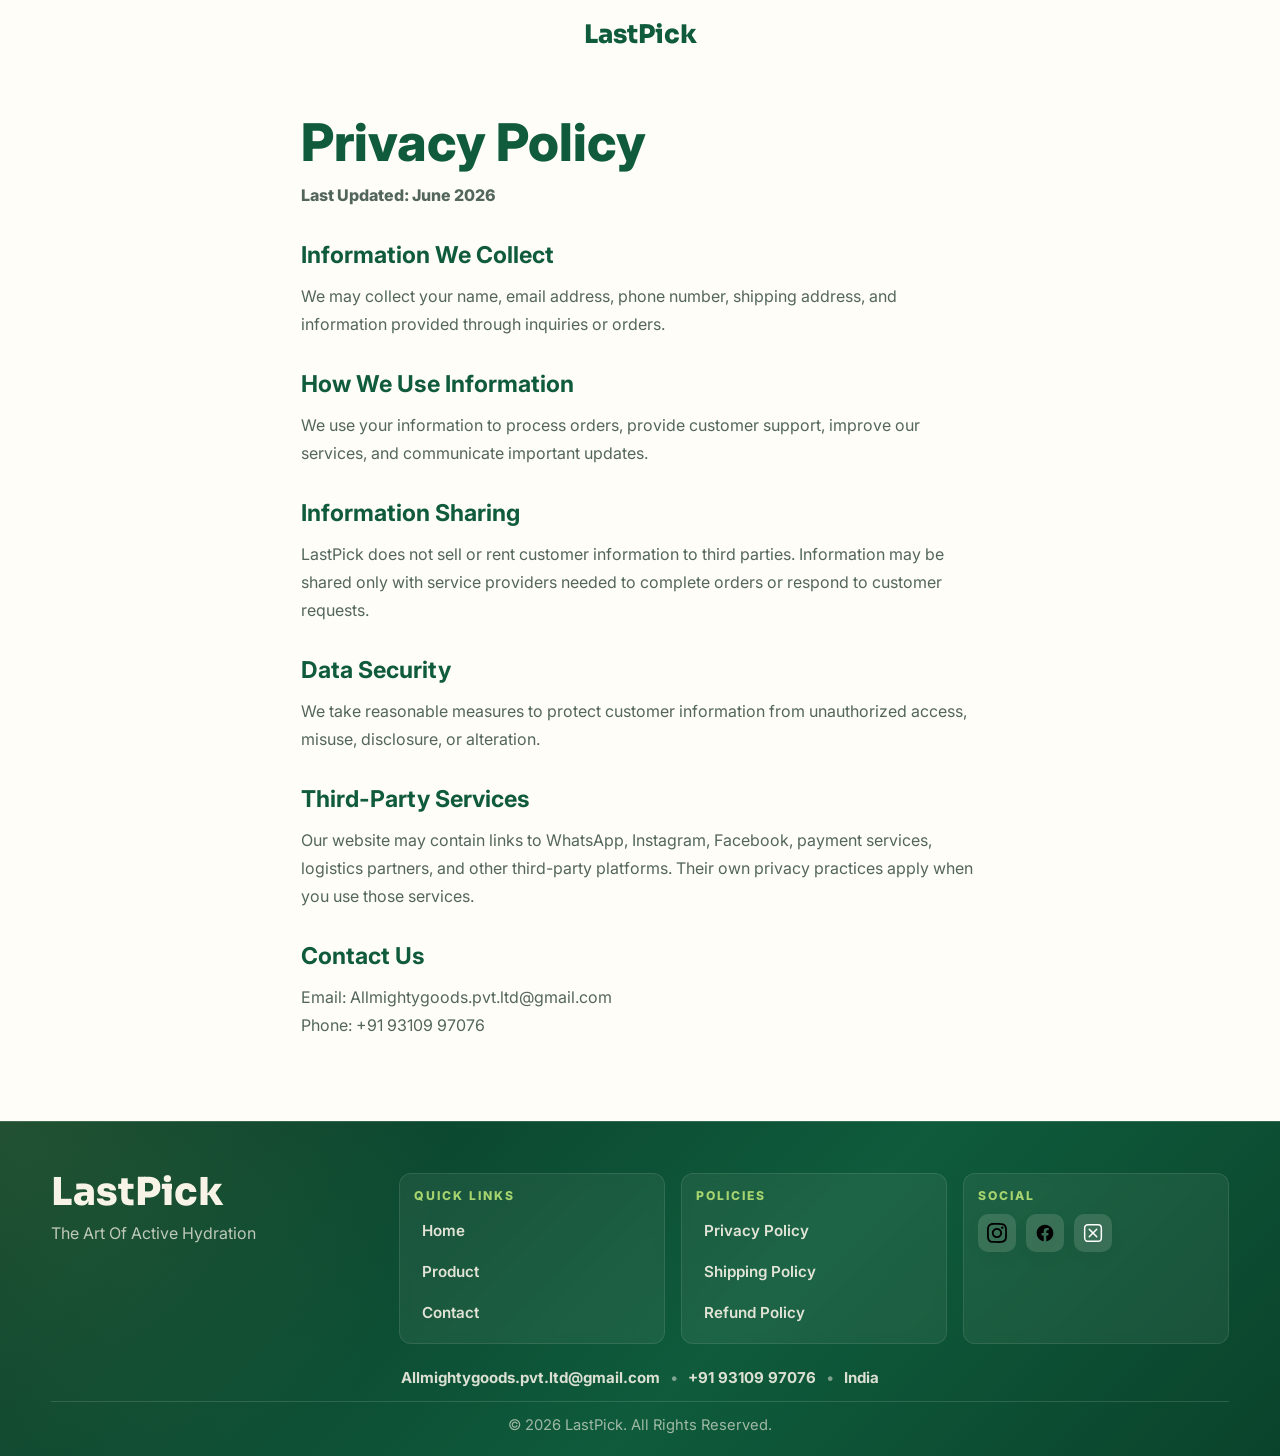
==== privacy-policy.html @ 91e5e244 "feat(seo): implement modern favicon setup" ====
<!DOCTYPE html>
<html lang="en">
<head>
  <meta charset="UTF-8" />
  <meta name="viewport" content="width=device-width, initial-scale=1.0" />
  <meta name="description" content="Read the LastPick Privacy Policy, including how customer information is collected, used, protected, and managed." />
  <meta name="theme-color" content="#0f5b3c" />
  <meta name="robots" content="index, follow" />
  <link rel="canonical" href="https://lastpick.co.in/privacy-policy.html" />
  <title>Privacy Policy | LastPick</title>
  <link rel="preconnect" href="https://fonts.googleapis.com" />
  <link rel="preconnect" href="https://fonts.gstatic.com" crossorigin />
  <link href="https://fonts.googleapis.com/css2?family=Inter:wght@400;500;600;700;800&family=Sora:wght@700;800&display=swap" rel="stylesheet" />
  <link rel="stylesheet" href="styles.css" />
  <!-- Favicon and Manifest -->
  <link rel="apple-touch-icon" sizes="180x180" href="/apple-touch-icon.png" />
  <link rel="icon" type="image/png" sizes="32x32" href="/favicon-32x32.png" />
  <link rel="icon" type="image/png" sizes="16x16" href="/favicon-16x16.png" />
  <link rel="manifest" href="/manifest.json" />
  <link rel="icon" href="/favicon.ico" type="image/x-icon" />
</head>

<body class="policy-shell">
  <div class="page-shell">
    <header class="site-header">
      <a class="brand" href="index.html">LastPick</a>
    </header>

    <main class="policy-page">
      <h1>Privacy Policy</h1>
      <p class="policy-updated">Last Updated: June 2026</p>

      <h2>Information We Collect</h2>
      <p>We may collect your name, email address, phone number, shipping address, and information provided through inquiries or orders.</p>

      <h2>How We Use Information</h2>
      <p>We use your information to process orders, provide customer support, improve our services, and communicate important updates.</p>

      <h2>Information Sharing</h2>
      <p>LastPick does not sell or rent customer information to third parties. Information may be shared only with service providers needed to complete orders or respond to customer requests.</p>

      <h2>Data Security</h2>
      <p>We take reasonable measures to protect customer information from unauthorized access, misuse, disclosure, or alteration.</p>

      <h2>Third-Party Services</h2>
      <p>Our website may contain links to WhatsApp, Instagram, Facebook, payment services, logistics partners, and other third-party platforms. Their own privacy practices apply when you use those services.</p>

      <h2>Contact Us</h2>
      <p>Email: Allmightygoods.pvt.ltd@gmail.com<br />Phone: +91 93109 97076</p>
    </main>

    <footer class="site-footer">
      <div class="footer-grid" data-animate>
        <div class="footer-brand">
          <p class="footer-title">LastPick</p>
          <p class="footer-copy">The Art Of Active Hydration</p>
        </div>
        <div class="footer-links">
          <p class="footer-heading">Quick Links</p>
          <a href="index.html">Home</a>
          <a href="index.html#product">Product</a>
          <a href="index.html#contact">Contact</a>
        </div>
        <div class="footer-links">
          <p class="footer-heading">Policies</p>
          <a href="privacy-policy.html">Privacy Policy</a>
          <a href="shipping-policy.html">Shipping Policy</a>
          <a href="refund-policy.html">Refund Policy</a>
        </div>
        <div class="footer-links social-links">
          <p class="footer-heading">Social</p>
          <div class="social-icons-only" role="navigation" aria-label="Social links">
            <a href="https://www.instagram.com/lastpick.in?igsh=MXZ4N2l5b3Zjem83eQ==&utm_source=ig_contact_invite" class="social-link" aria-label="Instagram" target="_blank" rel="noopener noreferrer">
              <img class="social-icon" src="assets/icons/instagram.svg" alt="" width="24" height="24" loading="lazy" decoding="async" />
            </a>
            <a href="https://www.facebook.com/share/1cNrRqhE5L/?mibextid=wwXIfr" class="social-link" aria-label="Facebook" target="_blank" rel="noopener noreferrer">
              <img class="social-icon" src="assets/icons/facebook.svg" alt="" width="24" height="24" loading="lazy" decoding="async" />
            </a>
            <a href="https://x.com/lastpickindia?s=21" class="social-link" aria-label="X" target="_blank" rel="noopener noreferrer">
              <img class="social-icon" src="assets/icons/x.svg" alt="" width="24" height="24" loading="lazy" decoding="async" />
            </a>
          </div>
        </div>
      </div>
      <div class="footer-contact" aria-label="Contact information">
        <div class="contact-inner">
          <a class="contact-item" href="mailto:Allmightygoods.pvt.ltd@gmail.com">Allmightygoods.pvt.ltd@gmail.com</a>
          <span class="contact-sep">&bull;</span>
          <a class="contact-item" href="tel:+919310997076">+91 93109 97076</a>
          <span class="contact-sep">&bull;</span>
          <span class="contact-item">India</span>
        </div>
      </div>
      <div class="footer-bottom" data-animate>
        <p>&copy; 2026 LastPick. All Rights Reserved.</p>
      </div>
    </footer>
  </div>
  <script src="script.js"></script>
</body>
</html>
---- styles.css ----
:root {
  color-scheme: light;
  --dark-green: #0f5b3c;
  --deep-green: #083826;
  --leaf-green: #a7d46f;
  --cream: #fffdf7;
  --warm-cream: #f8f3e7;
  --gold: #d6b25e;
  --text: #152f24;
  --muted: #53665c;
  --line: rgba(15, 91, 60, 0.12);
  --gutter: clamp(18px, 4vw, 60px);
  --section-y: clamp(54px, 7vw, 88px);
  --container: 1180px;
  --radius-lg: 24px;
  --radius-md: 18px;
  --radius-sm: 12px;
  --shadow-soft: 0 24px 60px rgba(15, 91, 60, 0.14);
  --shadow-card: 0 14px 32px rgba(15, 91, 60, 0.10);
  --font-sans: 'Inter', system-ui, -apple-system, BlinkMacSystemFont, 'Segoe UI', sans-serif;
  --font-display: 'Sora', var(--font-sans);
}

* {
  box-sizing: border-box;
}

html {
  scroll-behavior: smooth;
}

body {
  margin: 0;
  min-height: 100vh;
  overflow-x: hidden;
  background: var(--cream);
  color: var(--text);
  font-family: var(--font-sans);
  text-rendering: optimizeLegibility;
  -webkit-font-smoothing: antialiased;
}

img,
svg {
  display: block;
}

img {
  max-width: 100%;
}

a {
  color: inherit;
  text-decoration: none;
}

button,
input,
textarea,
select {
  font: inherit;
}

.page-shell {
  overflow-x: clip;
}

.skip-link {
  position: absolute;
  top: 16px;
  left: 16px;
  z-index: 100;
  transform: translateY(-140%);
  border-radius: 999px;
  background: var(--warm-cream);
  color: var(--dark-green);
  padding: 10px 14px;
  font-weight: 800;
  box-shadow: var(--shadow-card);
  transition: transform 0.2s ease;
}

.skip-link:focus {
  transform: translateY(0);
  outline: 3px solid rgba(167, 212, 111, 0.55);
  outline-offset: 4px;
}

.site-header {
  position: fixed;
  inset: 0 0 auto;
  z-index: 40;
  display: flex;
  align-items: center;
  justify-content: space-between;
  gap: 20px;
  padding: 18px clamp(18px, 5vw, 72px);
  color: var(--warm-cream);
  background: linear-gradient(180deg, rgba(6, 42, 28, 0.30), transparent);
  pointer-events: none;
}

.site-header > * {
  pointer-events: auto;
}

.brand {
  color: var(--warm-cream);
  font-family: var(--font-display);
  font-size: clamp(1.35rem, 2vw, 1.65rem);
  font-weight: 800;
  line-height: 1;
  text-shadow: 0 8px 24px rgba(0, 0, 0, 0.20);
}

.nav-links {
  display: flex;
  align-items: center;
  gap: clamp(12px, 2.2vw, 28px);
  border: 1px solid rgba(255, 255, 255, 0.14);
  border-radius: 999px;
  background: rgba(8, 56, 38, 0.34);
  padding: 8px 12px;
  color: rgba(248, 243, 231, 0.92);
  -webkit-backdrop-filter: blur(12px);
  backdrop-filter: blur(12px);
  box-shadow: 0 18px 38px rgba(0, 0, 0, 0.14);
}

.nav-links a {
  border-radius: 999px;
  padding: 8px 10px;
  font-size: 0.92rem;
  font-weight: 800;
  transition: background-color 0.2s ease, color 0.2s ease, transform 0.2s ease;
}

.nav-links a:hover {
  background: rgba(255, 255, 255, 0.12);
  color: #fff;
  transform: translateY(-1px);
}

.menu-toggle {
  display: none;
  width: 44px;
  height: 44px;
  align-items: center;
  justify-content: center;
  border: 1px solid rgba(255, 255, 255, 0.18);
  border-radius: 999px;
  background: rgba(8, 56, 38, 0.58);
  color: var(--warm-cream);
  cursor: pointer;
  -webkit-backdrop-filter: blur(10px);
  backdrop-filter: blur(10px);
  box-shadow: 0 12px 30px rgba(0, 0, 0, 0.18);
}

.hero {
  position: relative;
  display: grid;
  min-height: clamp(620px, 86vh, 820px);
  overflow: hidden;
  isolation: isolate;
}

.hero-bg,
.hero-overlay,
.hero-decoration {
  position: absolute;
}

.hero-bg {
  inset: 0;
  z-index: -2;
  background-image: url('assets/images/hero/hero-bg.webp');
  background-position: 80% center;
  background-size: cover;
  transform: scale(1.01);
}

.hero-overlay {
  inset: 0;
  z-index: -1;
  background:
    linear-gradient(90deg, rgba(5, 36, 24, 0.38) 0%, rgba(5, 36, 24, 0.16) 44%, rgba(5, 36, 24, 0.02) 78%),
    linear-gradient(180deg, rgba(0, 0, 0, 0.10) 0%, rgba(0, 0, 0, 0.04) 55%, rgba(15, 91, 60, 0.16) 100%);
}

.hero-decoration {
  display: none;
  pointer-events: none;
}

.hero-content {
  align-self: center;
  width: min(220px, calc(100% - (var(--gutter) * 2)));
  margin-left: clamp(24px, 7vw, 122px);
  padding-top: 58px;
  color: var(--warm-cream);
  opacity: 0;
  transform: translateY(16px);
  transition: opacity 0.7s ease, transform 0.7s ease;
}

.hero-content.visible {
  opacity: 1;
  transform: translateY(0);
}

.eyebrow,
.section-label,
.pack-heading,
.footer-heading {
  text-transform: uppercase;
}

.eyebrow {
  margin: 0 0 14px;
  color: #f2ffd9;
  font-size: 0.78rem;
  font-weight: 800;
  letter-spacing: 0.18em;
  text-shadow: 0 3px 18px rgba(0, 0, 0, 0.34);
}

.hero h1 {
  max-width: 9ch;
  margin: 0 0 28px;
  font-size: clamp(3.45rem, 7vw, 6.2rem);
  font-weight: 800;
  letter-spacing: 0;
  line-height: 0.98;
  text-shadow: 0 8px 34px rgba(0, 0, 0, 0.36);
}

.button {
  display: inline-flex;
  min-height: 46px;
  align-items: center;
  justify-content: center;
  border-radius: 999px;
  padding: 14px 28px;
  font-weight: 800;
  letter-spacing: 0.02em;
  transition: transform 0.2s ease, box-shadow 0.2s ease, background-color 0.2s ease, color 0.2s ease;
}

.button:hover {
  transform: translateY(-2px);
}

.button-primary {
  border: 1px solid rgba(255, 255, 255, 0.44);
  background: var(--warm-cream);
  color: var(--dark-green);
  box-shadow: 0 20px 42px rgba(0, 0, 0, 0.18);
}

.button-primary:hover {
  background: #fff;
  box-shadow: 0 24px 48px rgba(0, 0, 0, 0.20);
}

.button-secondary {
  border: 1px solid rgba(15, 91, 60, 0.18);
  background: var(--dark-green);
  color: var(--warm-cream);
  box-shadow: 0 18px 34px rgba(15, 91, 60, 0.18);
}

.button-secondary:hover {
  background: #144f32;
  box-shadow: 0 22px 42px rgba(15, 91, 60, 0.22);
}

.product-highlight,
.why-section,
.lifestyle-gallery {
  padding: var(--section-y) var(--gutter);
}

.product-grid,
.section-inner,
.gallery-inner,
.footer-grid {
  width: min(100%, var(--container));
  margin-inline: auto;
}

.product-grid {
  display: grid;
  grid-template-columns: minmax(0, 1.02fr) minmax(320px, 0.98fr);
  gap: clamp(28px, 5vw, 58px);
  align-items: center;
}

.image-frame {
  display: grid;
  min-height: clamp(360px, 45vw, 560px);
  place-items: center;
  overflow: hidden;
  border: 1px solid var(--line);
  border-radius: var(--radius-lg);
  background: linear-gradient(135deg, #fffdf7 0%, #f4ecd9 100%);
  box-shadow: var(--shadow-soft);
}

.image-frame img {
  width: 100%;
  height: 100%;
  aspect-ratio: 1 / 1;
  object-fit: contain;
  padding: clamp(12px, 2vw, 22px);
  transition: opacity 0.24s ease, transform 0.24s ease;

  filter: drop-shadow(0 20px 25px rgba(0,0,0,0.18));
}

.image-frame img[src$="bottle-200ml.webp"] {
  transform: scale(1.15);
}

.product-copy {
  display: flex;
  flex-direction: column;
  gap: 22px;
}

.section-label {
  color: var(--dark-green);
  font-size: 0.76rem;
  font-weight: 800;
  letter-spacing: 0.24em;
}

.product-heading,
.why-section h2,
.gallery-heading h2,
.policy-page h1 {
  margin: 0;
  font-weight: 800;
  letter-spacing: 0;
  line-height: 1.02;
}

.product-heading {
  max-width: 11ch;
  color: var(--text);
  font-size: clamp(2.35rem, 4vw, 3.45rem);
}

.product-buy {
  display: flex;
  flex-wrap: wrap;
  align-items: center;
  gap: 18px;
}

.price {
  color: var(--dark-green);
  font-size: clamp(1.75rem, 3vw, 2.18rem);
  font-weight: 800;
  line-height: 1;
}

.pack-selector {
  display: grid;
  gap: 12px;
}

.pack-heading {
  margin: 0;
  color: var(--dark-green);
  font-size: 0.82rem;
  font-weight: 800;
  letter-spacing: 0.16em;
}

.pack-cards {
  display: grid;
  grid-template-columns: repeat(3, minmax(0, 1fr));
  gap: 12px;
}

.pack-card {
  display: grid;
  min-height: 124px;
  place-items: center;
  gap: 8px;
  border: 1px solid var(--line);
  border-radius: var(--radius-sm);
  background: #fff;
  padding: 12px 8px;
  color: var(--dark-green);
  cursor: pointer;
  box-shadow: 0 10px 24px rgba(15, 91, 60, 0.07);
  transition: transform 0.22s ease, border-color 0.22s ease, box-shadow 0.22s ease, background-color 0.22s ease;
}

.pack-card img {
  width: 68px;
  height: 68px;
  object-fit: contain;
}

.pack-label {
  font-size: 0.78rem;
  font-weight: 800;
  line-height: 1.2;
  text-align: center;
}

.pack-card:hover,
.pack-card.active {
  transform: translateY(-3px);
  border-color: rgba(15, 91, 60, 0.34);
  background: #fbfff2;
  box-shadow: 0 18px 36px rgba(15, 91, 60, 0.13);
}

.pack-card.active {
  outline: 2px solid rgba(167, 212, 111, 0.72);
  outline-offset: 2px;
}

.product-icons,
.feature-cards {
  display: grid;
  grid-template-columns: repeat(2, minmax(0, 1fr));
  gap: 14px;
}

.feature-item,
.feature-card {
  border-radius: var(--radius-md);
}

.feature-item {
  display: flex;
  min-height: 64px;
  align-items: center;
  gap: 12px;
  background: rgba(15, 91, 60, 0.08);
  color: var(--dark-green);
  padding: 14px 16px;
  font-weight: 800;
}

.feature-icon {
  display: inline-flex;
  width: 34px;
  height: 34px;
  flex: 0 0 34px;
  align-items: center;
  justify-content: center;
  border-radius: 999px;
  background: var(--leaf-green);
  color: var(--dark-green);
  font-size: 0.95rem;
}

.why-section {
  background: linear-gradient(135deg, var(--deep-green), var(--dark-green));
  color: var(--warm-cream);
}

.section-label-alt {
  color: var(--leaf-green);
}

.why-section h2 {
  margin-top: 14px;
  margin-bottom: 28px;
  font-size: clamp(2.2rem, 4vw, 3.8rem);
}

.feature-card {
  display: flex;
  min-height: 104px;
  flex-direction: column;
  justify-content: center;
  gap: 14px;
  border: 1px solid rgba(248, 243, 231, 0.16);
  background: rgba(255, 253, 247, 0.08);
  padding: 18px;
  transition: transform 0.25s ease, border-color 0.25s ease, background-color 0.25s ease;
}

.feature-card:hover {
  transform: translateY(-5px);
  border-color: rgba(167, 212, 111, 0.42);
  background: rgba(255, 253, 247, 0.11);
}

.icon-mark {
  display: grid;
  width: 46px;
  height: 46px;
  place-items: center;
  border-radius: 999px;
  background: rgba(167, 212, 111, 0.22);
  color: var(--leaf-green);
}

.icon-mark svg {
  width: 24px;
  height: 24px;
}

.feature-card h3 {
  margin: 0;
  font-size: clamp(1.16rem, 2vw, 1.45rem);
  line-height: 1.16;
}

.lifestyle-gallery {
  background: var(--cream);
}

.gallery-heading {
  display: flex;
  align-items: end;
  justify-content: space-between;
  gap: 22px;
  margin-bottom: 22px;
}

.gallery-heading h2 {
  max-width: 680px;
  color: var(--dark-green);
  font-size: clamp(2rem, 3.6vw, 3.25rem);
  text-align: right;
}

.gallery-grid {
  display: grid;
  grid-template-columns: 1.2fr 0.9fr 0.9fr;
  gap: 14px;
}

.gallery-card {
  position: relative;
  min-height: 330px;
  overflow: hidden;
  border-radius: var(--radius-lg);
  background: rgba(15, 91, 60, 0.08);
  box-shadow: var(--shadow-card);
}

.gallery-card img {
  width: 100%;
  height: 100%;
  object-fit: cover;
  transition: transform 0.55s ease;
}

.gallery-card:nth-child(3) img {
  object-position: center right;
}

.gallery-card::after {
  position: absolute;
  inset: 0;
  content: "";
  background: linear-gradient(180deg, transparent 42%, rgba(8, 56, 38, 0.74) 100%);
  pointer-events: none;
}

.gallery-card:hover img {
  transform: scale(1.035);
}

.gallery-caption {
  position: absolute;
  right: 18px;
  bottom: 18px;
  left: 18px;
  z-index: 1;
  display: flex;
  align-items: center;
  justify-content: space-between;
  gap: 16px;
  color: var(--warm-cream);
}

.gallery-caption span {
  color: var(--leaf-green);
  font-size: 0.78rem;
  font-weight: 800;
  letter-spacing: 0.18em;
}

.gallery-caption p {
  margin: 0;
  font-size: clamp(1rem, 1.7vw, 1.24rem);
  font-weight: 800;
  line-height: 1.2;
  text-align: right;
}

.site-footer {
  position: relative;
  overflow: hidden;
  background:
    radial-gradient(circle at top left, rgba(167, 212, 111, 0.16), transparent 34%),
    linear-gradient(135deg, var(--deep-green) 0%, var(--dark-green) 58%, #0a432b 100%);
  color: var(--warm-cream);
  padding: clamp(34px, 5vw, 52px) var(--gutter) 22px;
}

.site-footer::before {
  position: absolute;
  inset: 0;
  content: "";
  border-top: 1px solid rgba(248, 243, 231, 0.16);
  pointer-events: none;
}

.footer-grid {
  position: relative;
  z-index: 1;
  display: grid;
  grid-template-columns: minmax(220px, 1.25fr) repeat(3, minmax(140px, 1fr));
  gap: 16px;
}

.footer-title {
  margin: 0;
  font-family: var(--font-display);
  font-size: clamp(2rem, 3vw, 2.8rem);
  font-weight: 800;
  line-height: 1;
}

.footer-copy {
  max-width: 300px;
  margin: 10px 0 0;
  color: rgba(248, 243, 231, 0.74);
  line-height: 1.6;
}

.footer-links {
  display: grid;
  align-content: start;
  gap: 8px;
  border: 1px solid rgba(248, 243, 231, 0.10);
  border-radius: var(--radius-sm);
  background: rgba(248, 243, 231, 0.06);
  padding: 14px;
  -webkit-backdrop-filter: blur(6px);
  backdrop-filter: blur(6px);
}

.footer-heading {
  margin: 0 0 3px;
  color: var(--leaf-green);
  font-size: 0.76rem;
  font-weight: 800;
  letter-spacing: 0.16em;
}

.footer-links a {
  display: inline-flex;
  align-items: center;
  gap: 10px;
  border-radius: 8px;
  color: rgba(248, 243, 231, 0.90);
  padding: 7px 8px;
  font-size: 0.95rem;
  font-weight: 600;
  transition: color 0.18s ease, transform 0.18s ease, background-color 0.18s ease;
}

.footer-links a:hover {
  background: rgba(255, 255, 255, 0.08);
  color: #fff;
  transform: translateX(2px);
}

.social-icons-only {
  display: flex;
  align-items: center;
  gap: 10px;
}

.social-icons-only .social-link {
  display: grid;
  width: 38px;
  height: 38px;
  place-items: center;
  border-radius: 10px;
  background: rgba(248, 243, 231, 0.14);
  padding: 0;
}

.social-icons-only .social-link:hover {
  transform: translateY(-2px);
}

.social-icon {
  width: 20px;
  height: 20px;
  object-fit: contain;
  filter: brightness(1.16) drop-shadow(0 6px 12px rgba(0, 0, 0, 0.22));
}

.footer-contact {
  position: relative;
  z-index: 1;
  display: flex;
  justify-content: center;
  margin: 24px 0 14px;
  color: rgba(248, 243, 231, 0.88);
  font-size: 0.94rem;
  text-align: center;
}

.contact-inner {
  display: flex;
  flex-wrap: wrap;
  align-items: center;
  justify-content: center;
  gap: 10px;
}

.contact-item {
  font-weight: 700;
  overflow-wrap: anywhere;
}

.contact-sep {
  color: rgba(248, 243, 231, 0.48);
}

.footer-bottom {
  position: relative;
  z-index: 1;
  border-top: 1px solid rgba(248, 243, 231, 0.14);
  padding-top: 14px;
  text-align: center;
  color: rgba(248, 243, 231, 0.62);
  font-size: 0.92rem;
}

.footer-bottom p {
  margin: 0;
}

[data-animate] {
  opacity: 0;
  transform: translateY(18px);
}

[data-animate].visible {
  opacity: 1;
  transform: translateY(0);
  transition: opacity 0.6s ease, transform 0.6s ease;
}

a:focus-visible,
button:focus-visible,
.button:focus-visible {
  outline: 3px solid rgba(167, 212, 111, 0.55);
  outline-offset: 4px;
}

.policy-shell .site-header {
  position: static;
  justify-content: center;
  padding: 22px var(--gutter);
  background: transparent;
  color: var(--dark-green);
}

.policy-shell .brand {
  color: var(--dark-green);
  text-shadow: none;
}

.policy-page {
  width: min(100%, 780px);
  margin: 0 auto;
  padding: clamp(20px, 5vw, 46px) var(--gutter) clamp(54px, 7vw, 82px);
}

.policy-page h1 {
  color: var(--dark-green);
  font-size: clamp(2.15rem, 5vw, 3.25rem);
}

.policy-page h2 {
  margin: 32px 0 10px;
  color: var(--dark-green);
  font-size: clamp(1.18rem, 2.2vw, 1.45rem);
  line-height: 1.25;
}

.policy-page p,
.policy-page li {
  color: var(--muted);
  font-size: 1rem;
  line-height: 1.75;
}

.policy-page p {
  margin: 12px 0 0;
}

.policy-page ul {
  margin: 12px 0 0;
  padding-left: 20px;
}

.policy-updated {
  color: var(--dark-green);
  font-weight: 800;
}

@media (max-width: 1024px) {
  .product-grid {
    grid-template-columns: 1fr;
  }

  .product-heading {
    max-width: 14ch;
  }

  .image-frame {
    min-height: clamp(320px, 58vw, 500px);
  }

  .gallery-grid {
    display: flex;
    gap: 16px;
    overflow-x: auto;
    padding: 0 0 14px;
    scroll-padding-inline: 0;
    scroll-snap-type: x mandatory;
    overscroll-behavior-inline: contain;
    -webkit-overflow-scrolling: touch;
    scrollbar-color: rgba(15, 91, 60, 0.28) transparent;
  }

  .gallery-card {
    min-width: 0;
    flex: 0 0 calc(100% - 72px);
    scroll-snap-align: start;
    scroll-snap-stop: always;
  }

  .gallery-card::after {
    background: linear-gradient(180deg, transparent 34%, rgba(8, 56, 38, 0.22) 58%, rgba(8, 56, 38, 0.92) 100%);
  }

  .gallery-caption {
    align-items: end;
  }

  .gallery-caption p {
    max-width: 72%;
    text-shadow: 0 2px 12px rgba(0, 0, 0, 0.34);
  }

  .footer-grid {
    grid-template-columns: repeat(2, minmax(0, 1fr));
  }

  .footer-brand {
    grid-column: 1 / -1;
  }
}

@media (min-width: 681px) and (max-width: 1024px) {
  .hero-overlay {
    background:
      linear-gradient(90deg, rgba(8, 56, 38, 0.42) 0%, rgba(8, 56, 38, 0.24) 46%, rgba(8, 56, 38, 0.03) 72%),
      linear-gradient(180deg, rgba(4, 30, 20, 0.08) 0%, rgba(4, 30, 20, 0.08) 100%);
  }

  .hero-content {
    width: min(410px, 44vw);
    margin-left: clamp(28px, 5vw, 54px);
    padding-top: 36px;
  }

  .hero h1 {
    max-width: 8.5ch;
    margin-bottom: 24px;
    font-size: clamp(2.7rem, 5.6vw, 4rem);
    line-height: 1.01;
  }

  .product-copy {
    gap: 20px;
  }

  .pack-card {
    height: 124px;
  }

  .feature-cards {
    grid-auto-rows: 1fr;
  }

  .gallery-card,
  .gallery-card-large {
    min-height: 390px;
  }

  .footer-grid {
    align-items: stretch;
    gap: 18px;
  }

  .footer-links {
    height: 100%;
  }
}

@media (max-width: 680px) {
  .site-header {
    justify-content: center;
    padding: 16px 18px;
  }

  .brand {
    position: relative;
    z-index: 42;
  }

  .menu-toggle {
    position: absolute;
    top: 12px;
    right: 16px;
    z-index: 44;
    display: inline-flex;
  }

  .nav-links {
    position: fixed;
    top: 66px;
    right: 16px;
    z-index: 43;
    display: flex;
    min-width: 172px;
    flex-direction: column;
    align-items: stretch;
    gap: 4px;
    border-radius: 16px;
    background: rgba(8, 56, 38, 0.94);
    padding: 10px;
    opacity: 0;
    visibility: hidden;
    transform: translateY(-8px);
    transition: opacity 0.18s ease, transform 0.18s ease, visibility 0.18s ease;
  }

  .nav-open .nav-links {
    opacity: 1;
    visibility: visible;
    transform: translateY(0);
  }

  .nav-links a {
    padding: 10px 12px;
  }

  .hero {
    min-height: 430px;
  }

  .hero-bg {
    background-position: 82% center;
  }

  .hero-overlay {
    background:
      linear-gradient(90deg, rgba(8, 56, 38, 0.56) 0%, rgba(8, 56, 38, 0.34) 48%, rgba(8, 56, 38, 0.05) 72%),
      linear-gradient(180deg, rgba(4, 30, 20, 0.08) 0%, rgba(4, 30, 20, 0.04) 58%, rgba(4, 30, 20, 0.20) 100%);
  }

  .hero-content {
    align-self: start;
    width: min(190px, calc(100% - 96px));
    margin: 0 auto 0 20px;
    padding-top: 88px;
    text-align: left;
  }

  .eyebrow {
    margin-bottom: 11px;
    font-size: 0.7rem;
    line-height: 1.35;
  }

  .hero h1 {
    max-width: 8ch;
    margin: 0 0 20px;
    font-size: clamp(1.78rem, 8vw, 2.35rem);
    line-height: 1.02;
  }

  .site-header .brand {
    color: var(--warm-cream);
    text-shadow: 0 3px 16px rgba(4, 30, 20, 0.52);
  }

  .menu-toggle {
    box-shadow: 0 10px 26px rgba(4, 30, 20, 0.32);
  }

  .button {
    padding: 12px 22px;
  }

  .product-highlight,
  .why-section,
  .lifestyle-gallery {
    padding-top: 28px;
    padding-bottom: 28px;
  }

  .product-grid {
    gap: 22px;
  }

  .image-frame {
    min-height: 240px;
    border-radius: 20px;
  }

  .image-frame img {
    max-height: 240px;
  }

  .product-copy {
    gap: 16px;
  }

  .product-heading {
    max-width: 12ch;
    font-size: clamp(2rem, 8vw, 2.35rem);
  }

  .product-buy {
    display: grid;
    grid-template-columns: auto minmax(0, 1fr);
    width: 100%;
    align-items: stretch;
    gap: 14px;
  }

  .product-buy .button {
    width: 100%;
  }

  .price {
    align-self: center;
  }

  .pack-cards {
    gap: 8px;
  }

  .pack-card {
    height: 112px;
    min-height: 0;
    padding: 10px 6px;
  }

  .pack-card img {
    width: 56px;
    height: 56px;
  }

  .product-icons,
  .feature-cards {
    gap: 10px;
    grid-auto-rows: 1fr;
  }

  .feature-item,
  .feature-card {
    min-height: 60px;
    border-radius: 14px;
    padding: 10px;
    font-size: 0.88rem;
  }

  .feature-card {
    display: grid;
    grid-template-columns: 36px minmax(0, 1fr);
    align-items: center;
    column-gap: 10px;
    padding: 11px;
  }

  .feature-card h3 {
    font-size: 0.94rem;
    line-height: 1.16;
    overflow-wrap: normal;
  }

  .feature-icon,
  .icon-mark {
    width: 36px;
    height: 36px;
    flex: 0 0 36px;
  }

  .gallery-heading {
    align-items: start;
    flex-direction: column;
    gap: 10px;
  }

  .gallery-heading h2 {
    text-align: left;
  }

  .gallery-grid {
    gap: 14px;
    padding-bottom: 8px;
    scrollbar-width: none;
  }

  .gallery-grid::-webkit-scrollbar {
    display: none;
  }

  .gallery-card,
  .gallery-card-large {
    min-height: 260px;
    flex-basis: calc(100% - 30px);
    width: auto;
  }

  .gallery-caption {
    right: 16px;
    bottom: 18px;
    left: 16px;
    gap: 12px;
  }

  .gallery-caption p {
    max-width: 78%;
    line-height: 1.28;
  }

  .footer-grid {
    grid-template-columns: 1fr 1fr;
    align-items: start;
    gap: 20px 16px;
  }

  .footer-brand,
  .social-links {
    grid-column: 1 / -1;
  }

  .footer-links {
    border: 0;
    background: transparent;
    padding: 0;
  }

  .footer-links a {
    min-height: 42px;
    padding: 9px 6px;
    line-height: 1.35;
  }

  .social-icons-only {
    justify-content: flex-start;
  }

  .footer-contact {
    margin-top: 18px;
    margin-bottom: 10px;
  }

  .contact-inner {
    flex-direction: column;
    gap: 6px;
  }

  .contact-sep {
    display: none;
  }

  .policy-shell .site-header {
    padding: 20px var(--gutter) 10px;
  }
}

@media (max-width: 430px) {
  .hero {
    min-height: 410px;
  }

  .hero-bg {
    background-position: 82% center;
  }

  .hero-content {
    width: min(176px, calc(100% - 92px));
    margin-left: 16px;
    padding-top: 105px;
  }

  .eyebrow {
    margin-bottom: 9px;
    font-size: 0.66rem;
  }

  .hero h1 {
    margin-bottom: 14px;
    font-size: clamp(1.65rem, 7.8vw, 2rem);
  }

  .pack-label {
    font-size: 0.72rem;
  }

  .feature-item,
  .feature-card {
    gap: 9px;
    padding: 10px;
  }
}

@media (prefers-reduced-motion: reduce) {
  *,
  *::before,
  *::after {
    scroll-behavior: auto !important;
    transition-duration: 0.01ms !important;
    animation-duration: 0.01ms !important;
    animation-iteration-count: 1 !important;
  }
}
.why-section{
  scroll-margin-top: 80px;
}
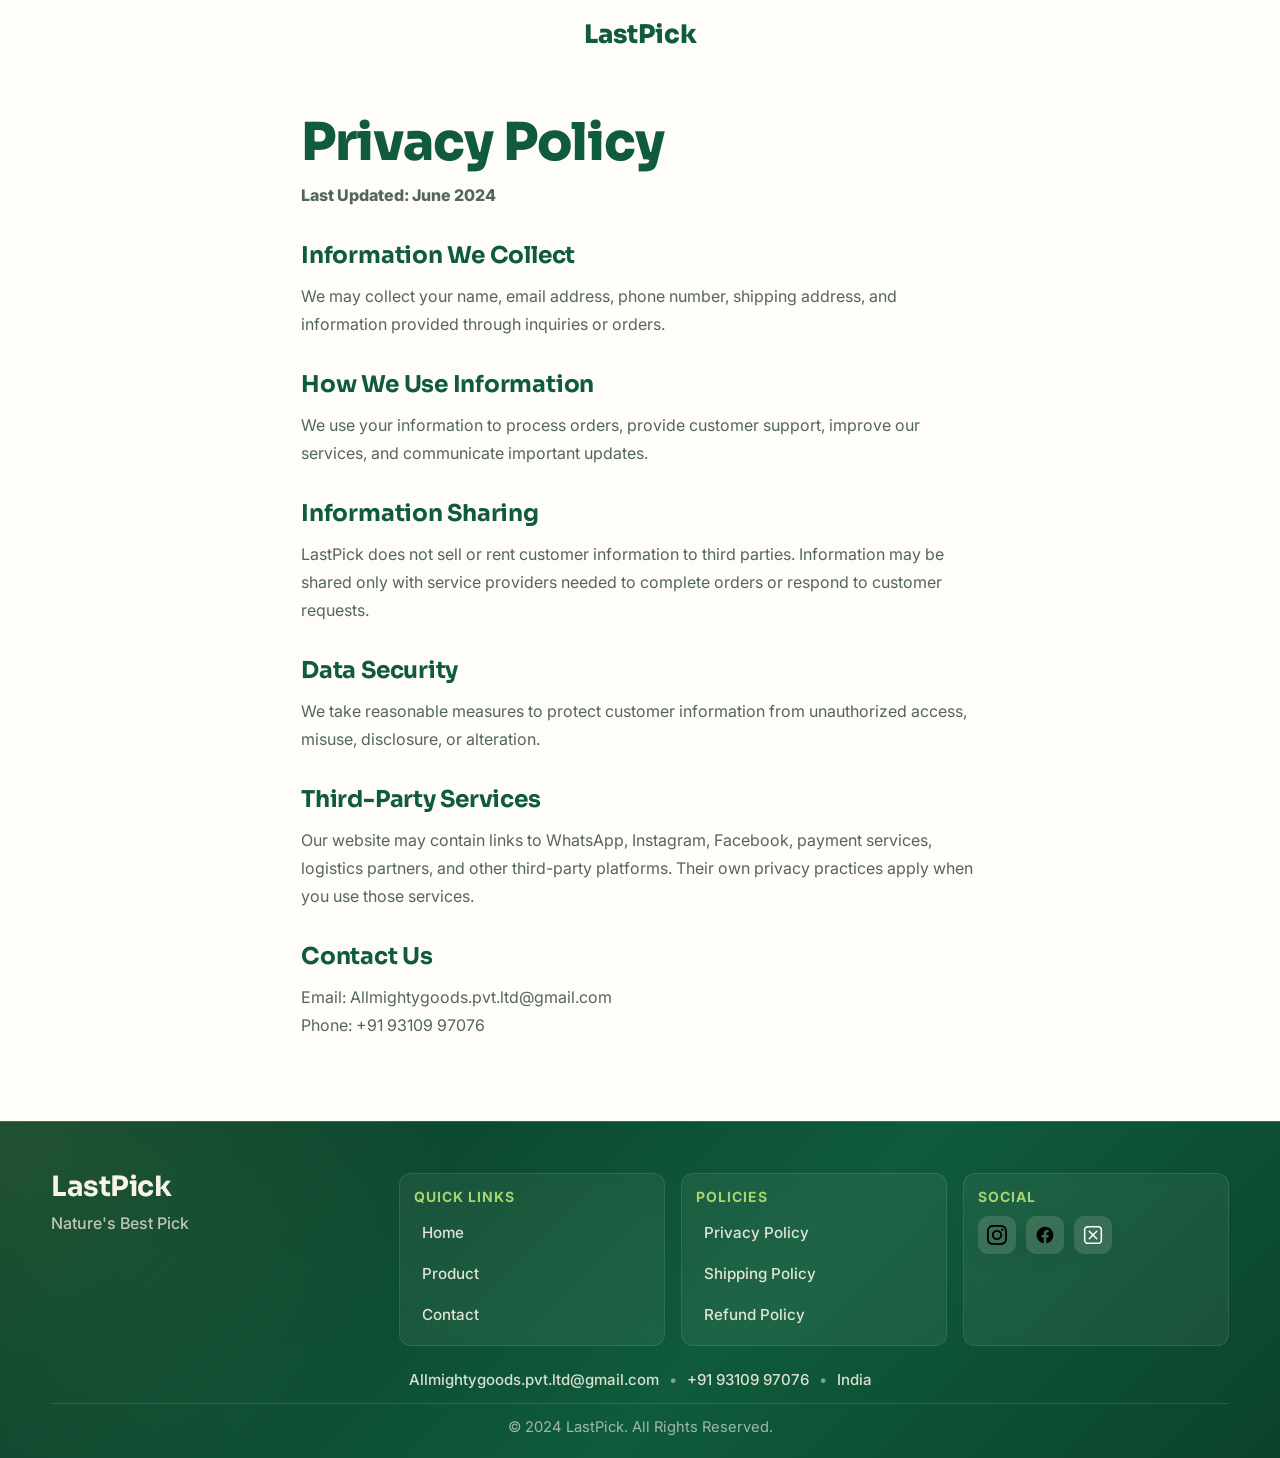
==== commit c020c241: "Final production polish, typography refinement and SEO optimization" ====
--- a/privacy-policy.html
+++ b/privacy-policy.html
@@ -5,30 +5,51 @@
   <meta name="viewport" content="width=device-width, initial-scale=1.0" />
   <meta name="description" content="Read the LastPick Privacy Policy, including how customer information is collected, used, protected, and managed." />
   <meta name="theme-color" content="#0f5b3c" />
-  <meta name="robots" content="index, follow" />
+  <meta name="robots" content="noindex, follow" />
   <link rel="canonical" href="https://lastpick.co.in/privacy-policy.html" />
   <title>Privacy Policy | LastPick</title>
   <link rel="preconnect" href="https://fonts.googleapis.com" />
   <link rel="preconnect" href="https://fonts.gstatic.com" crossorigin />
   <link href="https://fonts.googleapis.com/css2?family=Inter:wght@400;500;600;700;800&family=Sora:wght@700;800&display=swap" rel="stylesheet" />
   <link rel="stylesheet" href="styles.css" />
+  <link rel="stylesheet" href="typography.css" />
   <!-- Favicon and Manifest -->
   <link rel="apple-touch-icon" sizes="180x180" href="/apple-touch-icon.png" />
   <link rel="icon" type="image/png" sizes="32x32" href="/favicon-32x32.png" />
   <link rel="icon" type="image/png" sizes="16x16" href="/favicon-16x16.png" />
   <link rel="manifest" href="/manifest.json" />
   <link rel="icon" href="/favicon.ico" type="image/x-icon" />
+  <!-- Structured Data (JSON-LD) -->
+  <script type="application/ld+json">
+  {
+    "@context": "https://schema.org",
+    "@type": "BreadcrumbList",
+    "itemListElement": [
+      {
+        "@type": "ListItem",
+        "position": 1,
+        "name": "Home",
+        "item": "https://lastpick.co.in/"
+      },
+      {
+        "@type": "ListItem",
+        "position": 2,
+        "name": "Privacy Policy"
+      }
+    ]
+  }
+  </script>
 </head>
 
 <body class="policy-shell">
   <div class="page-shell">
     <header class="site-header">
-      <a class="brand" href="index.html">LastPick</a>
+      <a class="brand" href="/">LastPick</a>
     </header>
 
     <main class="policy-page">
       <h1>Privacy Policy</h1>
-      <p class="policy-updated">Last Updated: June 2026</p>
+      <p class="policy-updated">Last Updated: June 2024</p>
 
       <h2>Information We Collect</h2>
       <p>We may collect your name, email address, phone number, shipping address, and information provided through inquiries or orders.</p>
@@ -53,13 +74,13 @@
       <div class="footer-grid" data-animate>
         <div class="footer-brand">
           <p class="footer-title">LastPick</p>
-          <p class="footer-copy">The Art Of Active Hydration</p>
+          <p class="footer-copy">Nature's Best Pick</p>
         </div>
         <div class="footer-links">
           <p class="footer-heading">Quick Links</p>
-          <a href="index.html">Home</a>
-          <a href="index.html#product">Product</a>
-          <a href="index.html#contact">Contact</a>
+          <a href="/#home">Home</a>
+          <a href="/#product">Product</a>
+          <a href="/#contact">Contact</a>
         </div>
         <div class="footer-links">
           <p class="footer-heading">Policies</p>
@@ -92,10 +113,10 @@
         </div>
       </div>
       <div class="footer-bottom" data-animate>
-        <p>&copy; 2026 LastPick. All Rights Reserved.</p>
+        <p>&copy; 2024 LastPick. All Rights Reserved.</p>
       </div>
     </footer>
   </div>
-  <script src="script.js"></script>
+  <script src="script.js" defer></script>
 </body>
 </html>
--- a/typography.css
+++ b/typography.css
@@ -0,0 +1,143 @@
+/*
+  LastPick - Premium Typography Polish
+  This file contains typography enhancements.
+  Link this in your HTML <head> after the main styles.css.
+*/
+
+/* --- Font Variables --- */
+:root {
+  --font-primary: 'Sora', sans-serif;
+  --font-secondary: 'Inter', sans-serif;
+}
+
+/* --- Global & Body --- */
+body {
+  font-family: var(--font-secondary);
+}
+
+h1, h2, h3 {
+  font-family: var(--font-primary);
+}
+
+/* --- Header & Navigation --- */
+.nav-links a {
+  font-weight: 500;
+  letter-spacing: 0.5px;
+}
+
+/* --- Hero Section --- */
+.hero-content .eyebrow {
+  font-size: 12px;
+  font-weight: 700;
+  letter-spacing: 4px;
+  text-transform: uppercase;
+  color: rgba(255, 255, 255, 0.85);
+}
+
+.hero-content h1 {
+  font-family: var(--font-primary);
+  font-size: clamp(3.5rem, 8vw, 6rem);
+  font-weight: 800;
+  line-height: 1.1;
+  letter-spacing: -0.025em;
+  text-transform: none; /* Override if any global uppercase is set */
+}
+
+/* --- Section Labels & Headings --- */
+.section-label {
+  font-size: 11px;
+  font-weight: 700;
+  letter-spacing: 4.5px;
+  text-transform: uppercase;
+}
+
+.product-highlight h2,
+.why-section h2,
+.lifestyle-gallery h2 {
+  font-family: var(--font-primary);
+  font-weight: 800;
+  font-size: clamp(2.25rem, 5vw, 3rem);
+  line-height: 1.2;
+  letter-spacing: -0.01em;
+}
+
+/* --- Product Section --- */
+.product-heading {
+  font-family: var(--font-primary);
+  font-weight: 800;
+}
+
+.price {
+  font-family: var(--font-primary);
+  font-weight: 700;
+  letter-spacing: -0.5px;
+}
+
+.pack-heading {
+  font-family: var(--font-secondary);
+  font-weight: 600;
+  letter-spacing: 0.5px;
+}
+
+.pack-label {
+  font-weight: 500;
+}
+
+/* --- Buttons --- */
+.button {
+  font-weight: 600;
+  letter-spacing: 0.5px;
+  text-transform: none; /* Ensure buttons are not all-caps unless intended */
+}
+
+/* --- Feature Cards (Why LastPick?) --- */
+.feature-card h3 {
+  font-family: var(--font-secondary);
+  font-weight: 600;
+  font-size: 1.125rem; /* 18px */
+  letter-spacing: 0.2px;
+}
+
+/* --- Lifestyle Gallery --- */
+.gallery-caption p {
+  font-weight: 600;
+  font-size: 1.125rem; /* 18px */
+}
+
+/* --- Footer --- */
+.footer-title {
+  font-family: var(--font-primary);
+  font-weight: 700;
+  font-size: 1.75rem; /* 28px */
+  letter-spacing: -0.5px;
+}
+
+.footer-copy {
+  font-weight: 500;
+}
+
+.footer-heading {
+  font-family: var(--font-secondary);
+  font-weight: 700;
+  letter-spacing: 1px;
+  text-transform: uppercase;
+  font-size: 0.875rem; /* 14px */
+}
+
+.footer-links a,
+.footer-contact .contact-item {
+  font-weight: 500;
+}
+
+/* --- Policy Pages --- */
+.policy-page h1 {
+  font-family: var(--font-primary);
+  font-weight: 800;
+  letter-spacing: -0.02em;
+}
+
+.policy-page h2 {
+  font-family: var(--font-primary);
+  font-weight: 700;
+  letter-spacing: -0.01em;
+}
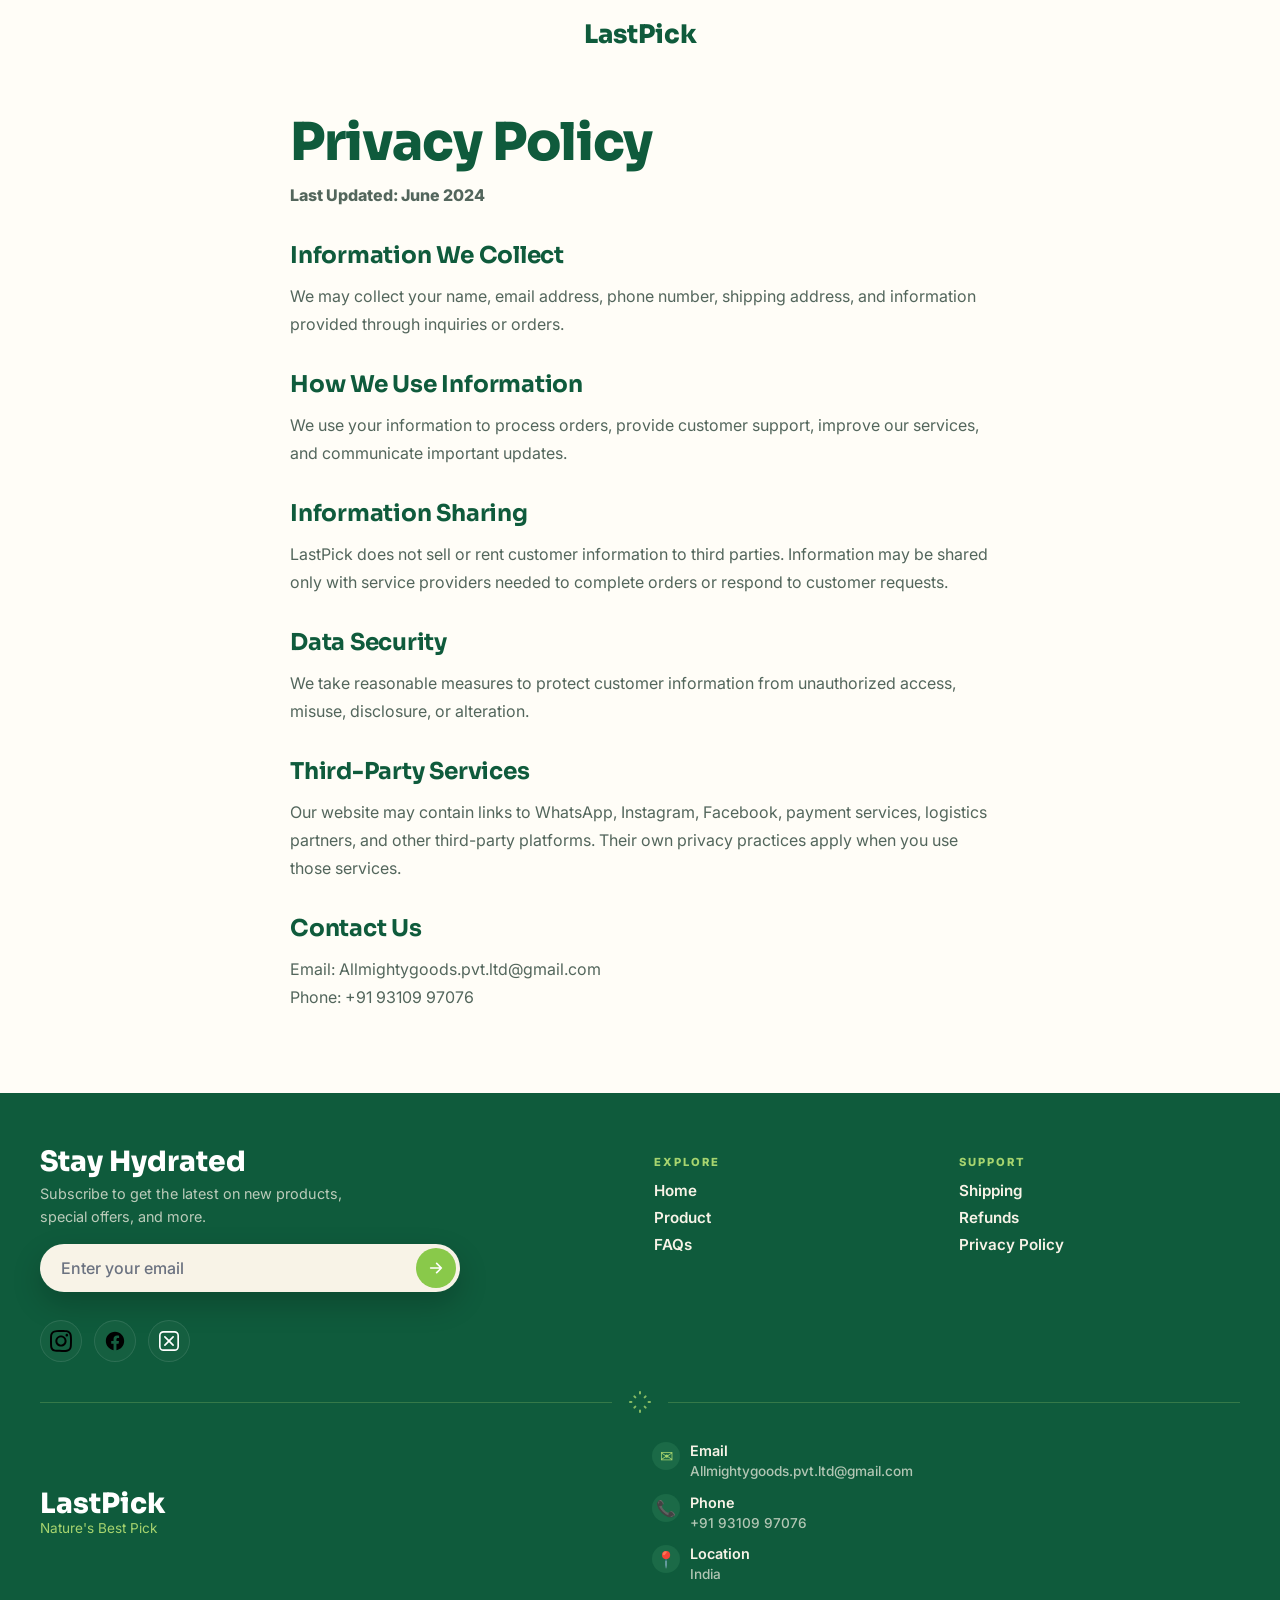
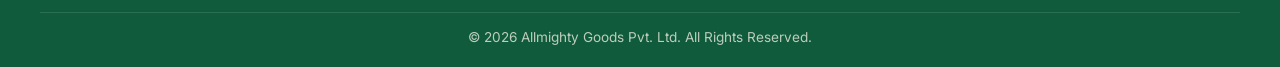
==== commit d1ba8ded: "Final UI polish, premium footer, product page, responsive improvements, image optimization" ====
--- a/privacy-policy.html
+++ b/privacy-policy.html
@@ -71,50 +71,7 @@
     </main>
 
     <footer class="site-footer">
-      <div class="footer-grid" data-animate>
-        <div class="footer-brand">
-          <p class="footer-title">LastPick</p>
-          <p class="footer-copy">Nature's Best Pick</p>
-        </div>
-        <div class="footer-links">
-          <p class="footer-heading">Quick Links</p>
-          <a href="/#home">Home</a>
-          <a href="/#product">Product</a>
-          <a href="/#contact">Contact</a>
-        </div>
-        <div class="footer-links">
-          <p class="footer-heading">Policies</p>
-          <a href="privacy-policy.html">Privacy Policy</a>
-          <a href="shipping-policy.html">Shipping Policy</a>
-          <a href="refund-policy.html">Refund Policy</a>
-        </div>
-        <div class="footer-links social-links">
-          <p class="footer-heading">Social</p>
-          <div class="social-icons-only" role="navigation" aria-label="Social links">
-            <a href="https://www.instagram.com/lastpick.in?igsh=MXZ4N2l5b3Zjem83eQ==&utm_source=ig_contact_invite" class="social-link" aria-label="Instagram" target="_blank" rel="noopener noreferrer">
-              <img class="social-icon" src="assets/icons/instagram.svg" alt="" width="24" height="24" loading="lazy" decoding="async" />
-            </a>
-            <a href="https://www.facebook.com/share/1cNrRqhE5L/?mibextid=wwXIfr" class="social-link" aria-label="Facebook" target="_blank" rel="noopener noreferrer">
-              <img class="social-icon" src="assets/icons/facebook.svg" alt="" width="24" height="24" loading="lazy" decoding="async" />
-            </a>
-            <a href="https://x.com/lastpickindia?s=21" class="social-link" aria-label="X" target="_blank" rel="noopener noreferrer">
-              <img class="social-icon" src="assets/icons/x.svg" alt="" width="24" height="24" loading="lazy" decoding="async" />
-            </a>
-          </div>
-        </div>
-      </div>
-      <div class="footer-contact" aria-label="Contact information">
-        <div class="contact-inner">
-          <a class="contact-item" href="mailto:Allmightygoods.pvt.ltd@gmail.com">Allmightygoods.pvt.ltd@gmail.com</a>
-          <span class="contact-sep">&bull;</span>
-          <a class="contact-item" href="tel:+919310997076">+91 93109 97076</a>
-          <span class="contact-sep">&bull;</span>
-          <span class="contact-item">India</span>
-        </div>
-      </div>
-      <div class="footer-bottom" data-animate>
-        <p>&copy; 2024 LastPick. All Rights Reserved.</p>
-      </div>
+      <!-- The new footer will be rendered here via script or by including the HTML block -->
     </footer>
   </div>
   <script src="script.js" defer></script>
--- a/styles.css
+++ b/styles.css
@@ -1,5 +1,6 @@
 :root {
   color-scheme: light;
+  /* Brand Colors (Unchanged) */
   --dark-green: #0f5b3c;
   --deep-green: #083826;
   --leaf-green: #a7d46f;
@@ -9,14 +10,31 @@
   --text: #152f24;
   --muted: #53665c;
   --line: rgba(15, 91, 60, 0.12);
-  --gutter: clamp(18px, 4vw, 60px);
-  --section-y: clamp(54px, 7vw, 88px);
-  --container: 1180px;
+
+  /* Layout */
+  --container: 1280px;
+  --gutter: clamp(1rem, 4vw, 2.5rem); /* 16px -> 40px */
+  --section-y: clamp(3rem, 6vw, 5rem); /* 48px -> 80px */
+
+  /* Spacing Scale */
+  --space-xs: 0.25rem;  /* 4px */
+  --space-sm: 0.5rem;   /* 8px */
+  --space-md: 1rem;     /* 16px */
+  --space-lg: 1.5rem;   /* 24px */
+  --space-xl: 2rem;     /* 32px */
+  --space-xxl: 3rem;    /* 48px */
+
+  /* Borders & Radius */
   --radius-lg: 24px;
   --radius-md: 18px;
   --radius-sm: 12px;
-  --shadow-soft: 0 24px 60px rgba(15, 91, 60, 0.14);
-  --shadow-card: 0 14px 32px rgba(15, 91, 60, 0.10);
+
+  /* Shadows & Transitions */
+  --shadow-sm: 0 4px 12px rgba(15, 91, 60, 0.08);
+  --shadow-md: 0 12px 28px rgba(15, 91, 60, 0.12);
+  --transition-base: 250ms cubic-bezier(0.4, 0, 0.2, 1);
+
+  /* Typography (Unchanged) */
   --font-sans: 'Inter', system-ui, -apple-system, BlinkMacSystemFont, 'Segoe UI', sans-serif;
   --font-display: 'Sora', var(--font-sans);
 }
@@ -27,6 +45,7 @@
 
 html {
   scroll-behavior: smooth;
+  scroll-padding-top: 80px; /* Prevents fixed header from overlapping content on anchor links */
 }
 
 body {
@@ -93,7 +112,7 @@
   display: flex;
   align-items: center;
   justify-content: space-between;
-  gap: 20px;
+  gap: var(--space-lg);
   padding: 18px clamp(18px, 5vw, 72px);
   color: var(--warm-cream);
   background: linear-gradient(180deg, rgba(6, 42, 28, 0.30), transparent);
@@ -132,15 +151,21 @@
   padding: 8px 10px;
   font-size: 0.92rem;
   font-weight: 800;
-  transition: background-color 0.2s ease, color 0.2s ease, transform 0.2s ease;
-}
-
-.nav-links a:hover {
+  transition: background-color var(--transition-base), color var(--transition-base), transform var(--transition-base);
+}
+
+.nav-links a:hover,
+.nav-links a.active {
   background: rgba(255, 255, 255, 0.12);
   color: #fff;
-  transform: translateY(-1px);
-}
-
+}
+
+.nav-links a:hover {
+  transform: scale(1.05);
+}
+.nav-links a.active {
+  box-shadow: inset 0 0 10px rgba(0,0,0,0.1);
+}
 .menu-toggle {
   display: none;
   width: 44px;
@@ -200,7 +225,7 @@
   padding-top: 58px;
   color: var(--warm-cream);
   opacity: 0;
-  transform: translateY(16px);
+  transform: translateY(var(--space-md));
   transition: opacity 0.7s ease, transform 0.7s ease;
 }
 
@@ -217,7 +242,7 @@
 }
 
 .eyebrow {
-  margin: 0 0 14px;
+  margin: 0 0 var(--space-md);
   color: #f2ffd9;
   font-size: 0.78rem;
   font-weight: 800;
@@ -226,7 +251,7 @@
 }
 
 .hero h1 {
-  max-width: 9ch;
+  max-width: 10ch;
   margin: 0 0 28px;
   font-size: clamp(3.45rem, 7vw, 6.2rem);
   font-weight: 800;
@@ -244,11 +269,12 @@
   padding: 14px 28px;
   font-weight: 800;
   letter-spacing: 0.02em;
-  transition: transform 0.2s ease, box-shadow 0.2s ease, background-color 0.2s ease, color 0.2s ease;
+  transition: transform var(--transition-base), box-shadow var(--transition-base), background-color var(--transition-base), color var(--transition-base);
 }
 
 .button:hover {
-  transform: translateY(-2px);
+  transform: scale(1.02);
+  box-shadow: var(--shadow-md);
 }
 
 .button-primary {
@@ -260,7 +286,7 @@
 
 .button-primary:hover {
   background: #fff;
-  box-shadow: 0 24px 48px rgba(0, 0, 0, 0.20);
+  box-shadow: 0 24px 48px rgba(0, 0, 0, 0.22);
 }
 
 .button-secondary {
@@ -272,7 +298,18 @@
 
 .button-secondary:hover {
   background: #144f32;
-  box-shadow: 0 22px 42px rgba(15, 91, 60, 0.22);
+  box-shadow: 0 22px 42px rgba(15, 91, 60, 0.24);
+}
+
+.button-tertiary {
+  border: 1px solid var(--line);
+  background: transparent;
+  color: var(--dark-green);
+}
+
+.button-tertiary:hover {
+  background: var(--warm-cream);
+  border-color: var(--muted);
 }
 
 .product-highlight,
@@ -291,8 +328,8 @@
 
 .product-grid {
   display: grid;
-  grid-template-columns: minmax(0, 1.02fr) minmax(320px, 0.98fr);
-  gap: clamp(28px, 5vw, 58px);
+  grid-template-columns: minmax(0, 0.8fr) minmax(0, 1.2fr); /* Adjusted grid for better balance */
+  gap: var(--space-xxl); /* Reduced gap */
   align-items: center;
 }
 
@@ -304,7 +341,7 @@
   border: 1px solid var(--line);
   border-radius: var(--radius-lg);
   background: linear-gradient(135deg, #fffdf7 0%, #f4ecd9 100%);
-  box-shadow: var(--shadow-soft);
+  box-shadow: var(--shadow-md);
 }
 
 .image-frame img {
@@ -312,8 +349,8 @@
   height: 100%;
   aspect-ratio: 1 / 1;
   object-fit: contain;
-  padding: clamp(12px, 2vw, 22px);
-  transition: opacity 0.24s ease, transform 0.24s ease;
+  padding: clamp(24px, 5vw, 60px); /* Increased padding for more breathing room */
+  transition: opacity var(--transition-base), transform var(--transition-base);
 
   filter: drop-shadow(0 20px 25px rgba(0,0,0,0.18));
 }
@@ -322,10 +359,31 @@
   transform: scale(1.15);
 }
 
+/* New style for the premium homepage bottle */
+.product-highlight .image-frame img[src$="featured-bottle.webp"] {
+  transform: scale(1.05); /* Reduced scale for more whitespace and premium feel */
+  filter: 
+    drop-shadow(0 2px 24px var(--leaf-green)) /* Subtle green glow */
+    drop-shadow(0 28px 35px rgba(15, 91, 60, 0.22)); /* Softer, more natural shadow */
+}
+
 .product-copy {
   display: flex;
   flex-direction: column;
-  gap: 22px;
+  gap: var(--space-lg);
+  justify-content: center;
+}
+
+.product-tagline {
+  color: var(--muted);
+  line-height: 1.6;
+  max-width: 55ch;
+  margin: calc(var(--space-sm) * -1) 0 0;
+}
+
+.product-heading-link,
+.image-frame-link {
+  color: inherit;
 }
 
 .section-label {
@@ -355,7 +413,19 @@
   display: flex;
   flex-wrap: wrap;
   align-items: center;
-  gap: 18px;
+  gap: var(--space-lg);
+}
+
+.price-wrapper {
+  display: grid;
+  gap: 4px;
+}
+
+.moq-badge, .moq-note {
+  font-size: 0.8rem;
+  font-weight: 600;
+  color: var(--muted);
+  line-height: 1;
 }
 
 .price {
@@ -367,7 +437,7 @@
 
 .pack-selector {
   display: grid;
-  gap: 12px;
+  gap: var(--space-md);
 }
 
 .pack-heading {
@@ -381,7 +451,7 @@
 .pack-cards {
   display: grid;
   grid-template-columns: repeat(3, minmax(0, 1fr));
-  gap: 12px;
+  gap: var(--space-md);
 }
 
 .pack-card {
@@ -395,8 +465,8 @@
   padding: 12px 8px;
   color: var(--dark-green);
   cursor: pointer;
-  box-shadow: 0 10px 24px rgba(15, 91, 60, 0.07);
-  transition: transform 0.22s ease, border-color 0.22s ease, box-shadow 0.22s ease, background-color 0.22s ease;
+  box-shadow: var(--shadow-sm);
+  transition: transform var(--transition-base), border-color var(--transition-base), box-shadow var(--transition-base), background-color var(--transition-base);
 }
 
 .pack-card img {
@@ -414,12 +484,13 @@
 
 .pack-card:hover,
 .pack-card.active {
-  transform: translateY(-3px);
   border-color: rgba(15, 91, 60, 0.34);
   background: #fbfff2;
-  box-shadow: 0 18px 36px rgba(15, 91, 60, 0.13);
-}
-
+  box-shadow: var(--shadow-md);
+}
+.pack-card:hover {
+  transform: scale(1.03);
+}
 .pack-card.active {
   outline: 2px solid rgba(167, 212, 111, 0.72);
   outline-offset: 2px;
@@ -428,7 +499,7 @@
 .product-icons,
 .feature-cards {
   display: grid;
-  grid-template-columns: repeat(2, minmax(0, 1fr));
+  grid-template-columns: repeat(auto-fit, minmax(200px, 1fr));
   gap: 14px;
 }
 
@@ -441,7 +512,7 @@
   display: flex;
   min-height: 64px;
   align-items: center;
-  gap: 12px;
+  gap: var(--space-md);
   background: rgba(15, 91, 60, 0.08);
   color: var(--dark-green);
   padding: 14px 16px;
@@ -461,99 +532,324 @@
   font-size: 0.95rem;
 }
 
-.why-section {
-  background: linear-gradient(135deg, var(--deep-green), var(--dark-green));
-  color: var(--warm-cream);
-}
-
-.section-label-alt {
-  color: var(--leaf-green);
-}
-
-.why-section h2 {
-  margin-top: 14px;
-  margin-bottom: 28px;
-  font-size: clamp(2.2rem, 4vw, 3.8rem);
-}
-
-.feature-card {
-  display: flex;
-  min-height: 104px;
+/* ========================================================= */
+/* FAQ Accordion Section                                     */
+/* ========================================================= */
+.faq-accordion-section {
+  padding: 80px var(--gutter);
+  background: linear-gradient(180deg, #F8FCFF 0%, #F4F9F6 100%);
+}
+
+.faq-accordion-inner {
+  max-width: var(--container);
+  margin-inline: auto;
+  display: flex;
   flex-direction: column;
-  justify-content: center;
-  gap: 14px;
-  border: 1px solid rgba(248, 243, 231, 0.16);
-  background: rgba(255, 253, 247, 0.08);
-  padding: 18px;
-  transition: transform 0.25s ease, border-color 0.25s ease, background-color 0.25s ease;
-}
-
-.feature-card:hover {
-  transform: translateY(-5px);
-  border-color: rgba(167, 212, 111, 0.42);
-  background: rgba(255, 253, 247, 0.11);
-}
-
-.icon-mark {
+  align-items: center;
+}
+
+.faq-accordion-header {
+  text-align: center;
+  margin-bottom: var(--space-xxl);
+}
+
+.faq-accordion-header h2 {
+  margin: 0;
+  color: #0F5B3C;
+  font-weight: 700;
+  font-size: clamp(2.25rem, 5vw, 3.75rem); /* 36px -> 60px */
+  line-height: 1.05;
+}
+
+.faq-accordion-header h2::after {
+  content: '';
+  display: block;
+  width: 80px;
+  height: 4px;
+  margin: 28px auto 0;
+  background: var(--leaf-green);
+  border-radius: 999px;
+}
+
+.accordion-group {
+  display: flex;
+  flex-direction: column;
+  gap: var(--space-md); /* 16px gap between items */
+  width: 100%;
+}
+
+.accordion-item {
+  cursor: pointer;
+  border: 1px solid rgba(15,91,60,.08);
+  border-radius: 16px;
+  background: rgba(255,255,255,.75);
+  box-shadow: 0 8px 30px rgba(15,91,60,.05);
+  -webkit-backdrop-filter: blur(6px);
+  backdrop-filter: blur(6px);
+  transition: transform 300ms ease, background-color 300ms ease;
+}
+
+.accordion-item:hover {
+  transform: translateY(-2px);
+  background: rgba(255,255,255,1);
+}
+
+.accordion-heading {
+  margin: 0;
+  font-size: inherit;
+  font-weight: inherit;
+  line-height: 1;
+}
+
+.accordion-trigger {
+  display: flex;
+  align-items: center;
+  justify-content: space-between;
+  gap: var(--space-lg);
+  width: 100%;
+  min-height: 80px;
+  border: 0;
+  background: transparent;
+  padding: var(--space-md) var(--space-lg);
+  text-align: left;
+  cursor: pointer;
+}
+
+.accordion-title {
+  display: flex;
+  align-items: center;
+  gap: var(--space-md);
+  color: var(--dark-green);
+  font-weight: 600;
+  font-size: clamp(1.125rem, 2vw, 1.375rem); /* 18px -> 22px */
+}
+
+.accordion-number {
   display: grid;
-  width: 46px;
-  height: 46px;
   place-items: center;
+  flex-shrink: 0;
+  width: 36px;
+  height: 36px;
   border-radius: 999px;
-  background: rgba(167, 212, 111, 0.22);
-  color: var(--leaf-green);
-}
-
-.icon-mark svg {
-  width: 24px;
-  height: 24px;
-}
-
-.feature-card h3 {
+  background: var(--leaf-green);
+  color: var(--dark-green);
+  font-size: 0.9rem;
+  font-weight: 700;
+}
+
+.accordion-icon {
+  width: 12px;
+  height: 12px;
+  border-style: solid;
+  border-color: var(--dark-green);
+  border-width: 0 2px 2px 0;
+  transform: rotate(45deg);
+  transition: transform 300ms ease;
+}
+
+.accordion-trigger[aria-expanded="true"] .accordion-icon {
+  transform: rotate(-135deg);
+}
+
+.accordion-panel {
+  max-height: 0;
+  overflow: hidden;
+  opacity: 0;
+  transition: max-height 300ms ease, opacity 300ms ease, padding 300ms ease;
+  padding: 0 var(--space-lg);
+}
+
+.accordion-content {
+  padding: var(--space-lg);
+  margin-left: 52px; /* 36px (number) + 16px (gap) */
+  background: rgba(15,91,60,.03);
+  border-left: 4px solid var(--leaf-green);
+  border-radius: 14px;
+}
+
+.accordion-content p {
+  max-width: 70ch;
   margin: 0;
-  font-size: clamp(1.16rem, 2vw, 1.45rem);
-  line-height: 1.16;
+  color: var(--muted);
+  font-size: 1rem; /* 16px */
+  line-height: 1.8;
+}
+
+.product-details-section {
+  padding: var(--section-y) var(--gutter);
+}
+
+.product-header {
+  display: flex;
+  flex-direction: column;
+  gap: var(--space-md);
+}
+
+.product-rating {
+  display: flex;
+  align-items: center;
+  gap: 8px;
+  font-size: 0.9rem;
+  font-weight: 600;
+}
+
+.product-rating .stars {
+  color: var(--gold);
+  letter-spacing: 2px;
+}
+
+.product-rating .rating-value {
+  color: var(--muted);
+}
+
+.product-description p {
+  display: none;
+  margin: 0;
+  color: var(--muted);
+  line-height: 1.6;
+}
+
+.product-description p.active {
+  display: block;
+}
+
+.purchase-controls {
+  display: flex;
+  flex-wrap: wrap;
+  align-items: center;
+  gap: var(--space-lg);
+}
+
+.quantity-selector {
+  display: grid;
+  gap: var(--space-sm);
+}
+
+.quantity-label {
+  font-size: 0.82rem;
+  font-weight: 800;
+  letter-spacing: 0.16em;
+  text-transform: uppercase;
+  color: var(--dark-green);
+}
+
+.quantity-input {
+  display: flex;
+  align-items: center;
+  border: 1px solid var(--line);
+  border-radius: 999px;
+  overflow: hidden;
+}
+
+.quantity-input input {
+  width: 50px;
+  border: 0;
+  text-align: center;
+  background: transparent;
+  -moz-appearance: textfield;
+}
+.quantity-input input::-webkit-outer-spin-button,
+.quantity-input input::-webkit-inner-spin-button {
+  -webkit-appearance: none; margin: 0;
+}
+
+.quantity-btn {
+  width: 40px;
+  height: 40px;
+  border: 0;
+  background: transparent;
+  color: var(--muted);
+  cursor: pointer;
+  font-size: 1.2rem;
+}
+.quantity-btn:disabled {
+  opacity: 0.5;
+  cursor: not-allowed;
+}
+
+
+.product-info-tabs {
+  margin-top: var(--space-lg);
+  display: grid;
+  gap: var(--space-lg);
+}
+
+.info-item h4 {
+  margin: 0 0 var(--space-sm);
+  font-size: 1rem;
+  font-weight: 800;
+  color: var(--dark-green);
+}
+
+.info-item p, .nutrition-list {
+  margin: 0;
+  padding: 0;
+  list-style: none;
+  color: var(--muted);
+  line-height: 1.6;
+}
+
+#product-buy-wrapper {
+  transition: opacity 300ms ease, transform 300ms ease;
+}
+
+#buy-now-btn {
+  opacity: 0;
+  pointer-events: none;
+    transform: translateY(4px);
 }
 
 .lifestyle-gallery {
   background: var(--cream);
+  padding-top: calc(var(--section-y) * 0.6); /* Reduced top padding by 40% */
 }
 
 .gallery-heading {
   display: flex;
-  align-items: end;
-  justify-content: space-between;
-  gap: 22px;
-  margin-bottom: 22px;
+  flex-direction: column; /* Stack label and heading vertically */
+  align-items: flex-start; /* Align to the left */
+  gap: var(--space-lg);
+  margin-bottom: var(--space-lg);
 }
 
 .gallery-heading h2 {
-  max-width: 680px;
-  color: var(--dark-green);
-  font-size: clamp(2rem, 3.6vw, 3.25rem);
-  text-align: right;
+  max-width: 100%;
+  color: var(--dark-green);
+  font-size: clamp(2.25rem, 4vw, 3rem); /* Adjusted heading size */
+  text-align: left; /* Align heading text to the left */
+}
+
+.gallery-shell {
+  padding-left: 0;
+  padding-right: 0;
+  padding-top: 0; /* Remove default section padding to use custom value */
 }
 
 .gallery-grid {
   display: grid;
-  grid-template-columns: 1.2fr 0.9fr 0.9fr;
-  gap: 14px;
+  grid-template-columns: repeat(3, 1fr); /* Create three equal-width columns */
+  gap: var(--space-lg); /* 24px */
 }
 
 .gallery-card {
   position: relative;
-  min-height: 330px;
+  aspect-ratio: 1 / 1.05; /* Adjusted aspect-ratio for better card height */
   overflow: hidden;
   border-radius: var(--radius-lg);
   background: rgba(15, 91, 60, 0.08);
-  box-shadow: var(--shadow-card);
+  box-shadow: var(--shadow-md);
+}
+
+.gallery-card:nth-child(1) img {
+  /* Improves composition by shifting focus down slightly */
+  object-position: center 70%;
 }
 
 .gallery-card img {
   width: 100%;
   height: 100%;
   object-fit: cover;
-  transition: transform 0.55s ease;
+  transition: transform 0.4s ease;
 }
 
 .gallery-card:nth-child(3) img {
@@ -581,7 +877,7 @@
   display: flex;
   align-items: center;
   justify-content: space-between;
-  gap: 16px;
+  gap: var(--space-md);
   color: var(--warm-cream);
 }
 
@@ -603,166 +899,212 @@
 .site-footer {
   position: relative;
   overflow: hidden;
-  background:
-    radial-gradient(circle at top left, rgba(167, 212, 111, 0.16), transparent 34%),
-    linear-gradient(135deg, var(--deep-green) 0%, var(--dark-green) 58%, #0a432b 100%);
+  background: var(--dark-green); /* #0F5B3C */
   color: var(--warm-cream);
   padding: clamp(34px, 5vw, 52px) var(--gutter) 22px;
 }
 
-.site-footer::before {
+/* ========================================================= */
+/* NEW RESPONSIVE FOOTER                                     */
+/* ========================================================= */
+
+.mobile-footer-wrapper {
+  display: grid;
+  gap: var(--space-lg);
+  width: min(100%, var(--container));
+  margin-inline: auto;
+}
+
+.mobile-footer-heading {
+  margin: 0 0 4px;
+  font-family: var(--font-display);
+  font-size: 1.75rem;
+  font-weight: 800;
+  color: #fff;
+  line-height: 1.2;
+}
+
+.mobile-footer-subheading {
+  max-width: 340px;
+  margin: 0 0 var(--space-md);
+  color: rgba(248, 243, 231, 0.74);
+  font-size: 0.9rem;
+  line-height: 1.6;
+}
+
+.subscribe-form {
+  position: relative;
+  display: flex;
+  max-width: 420px;
+  box-shadow: 0 12px 30px rgba(0, 0, 0, 0.2);
+  border-radius: 999px;
+}
+
+.subscribe-form input {
+  flex-grow: 1;
+  height: 48px;
+  border: 1px solid transparent;
+  border-radius: 999px;
+  background: var(--warm-cream);
+  padding: 0 52px 0 20px;
+  color: #6B7280;
+  font-weight: 600;
+  min-width: 0;
+}
+
+.subscribe-form input:focus {
+  outline: none;
+  box-shadow: 0 0 0 3px var(--leaf-green);
+}
+
+.subscribe-form input::placeholder {
+  color: #6B7280;
+  font-weight: 500;
+}
+
+.subscribe-form button {
   position: absolute;
-  inset: 0;
-  content: "";
-  border-top: 1px solid rgba(248, 243, 231, 0.16);
-  pointer-events: none;
-}
-
-.footer-grid {
-  position: relative;
-  z-index: 1;
+  top: 4px;
+  right: 4px;
+  bottom: 4px;
   display: grid;
-  grid-template-columns: minmax(220px, 1.25fr) repeat(3, minmax(140px, 1fr));
-  gap: 16px;
-}
-
-.footer-title {
-  margin: 0;
-  font-family: var(--font-display);
-  font-size: clamp(2rem, 3vw, 2.8rem);
-  font-weight: 800;
-  line-height: 1;
-}
-
-.footer-copy {
-  max-width: 300px;
-  margin: 10px 0 0;
-  color: rgba(248, 243, 231, 0.74);
-  line-height: 1.6;
-}
-
-.footer-links {
+  width: 40px;
+  height: 40px;
+  place-items: center;
+  border: 0;
+  padding: 0;
+  border-radius: 999px;
+  background: #89C94A;
+  color: #fff;
+  cursor: pointer;
+  transition: background-color var(--transition-base);
+  -webkit-appearance: none;
+}
+
+.subscribe-form button:hover {
+  background: #95D451;
+}
+
+.mobile-footer-social {
+  display: flex;
+  justify-content: flex-start; 
+  gap: 12px;
+}
+
+.social-link-mobile {
   display: grid;
-  align-content: start;
-  gap: 8px;
-  border: 1px solid rgba(248, 243, 231, 0.10);
-  border-radius: var(--radius-sm);
-  background: rgba(248, 243, 231, 0.06);
-  padding: 14px;
-  -webkit-backdrop-filter: blur(6px);
-  backdrop-filter: blur(6px);
-}
-
-.footer-heading {
-  margin: 0 0 3px;
+  width: 42px;
+  height: 42px;
+  place-items: center;
+  border: 1px solid rgba(255, 255, 255, 0.1);
+  border-radius: 999px;
+  background: #155F40;
+  -webkit-backdrop-filter: blur(4px);
+  backdrop-filter: blur(4px);
+  transition: transform var(--transition-base), background-color var(--transition-base);
+}
+
+.social-link-mobile img {
+  width: 22px;
+  height: 22px;
+  filter: brightness(1.2);
+}
+
+.social-link-mobile:hover {
+  transform: scale(1.1);
+  background: #1B6A47;
+}
+
+.mobile-footer-divider {
+  display: flex;
+  align-items: center;
+  gap: var(--space-md);
+}
+
+.divider-line {
+  flex-grow: 1;
+  height: 1px;
+  background: rgba(167, 212, 111, 0.25);
+}
+
+.divider-icon {
   color: var(--leaf-green);
-  font-size: 0.76rem;
-  font-weight: 800;
-  letter-spacing: 0.16em;
-}
-
-.footer-links a {
-  display: inline-flex;
+  opacity: 0.8;
+}
+
+.mobile-footer-links-grid {
+  display: grid;
+  grid-template-columns: 1fr 1fr;
+  gap: var(--space-lg);
+}
+
+.mobile-links-col {
+  display: flex;
+  flex-direction: column;
+  gap: var(--space-sm);
+}
+
+.mobile-links-heading {
+  margin: 0 0 4px;
+  color: var(--leaf-green);
+  font-size: 0.7rem;
+  font-weight: 800;
+  letter-spacing: 0.18em;
+  text-transform: uppercase;
+}
+
+.mobile-links-col a {
+  color: var(--warm-cream);
+  font-weight: 600;
+  font-size: 0.95rem; 
+  transition: color 0.2s ease;
+}
+
+.mobile-links-col a:hover {
+  color: var(--leaf-green);
+}
+
+.mobile-footer-brand-section {
+  display: grid;
+  grid-template-columns: 1fr 1fr;
+  gap: var(--space-lg);
   align-items: center;
-  gap: 10px;
-  border-radius: 8px;
-  color: rgba(248, 243, 231, 0.90);
-  padding: 7px 8px;
-  font-size: 0.95rem;
-  font-weight: 600;
-  transition: color 0.18s ease, transform 0.18s ease, background-color 0.18s ease;
-}
-
-.footer-links a:hover {
-  background: rgba(255, 255, 255, 0.08);
-  color: #fff;
-  transform: translateX(2px);
-}
-
-.social-icons-only {
-  display: flex;
-  align-items: center;
-  gap: 10px;
-}
-
-.social-icons-only .social-link {
-  display: grid;
-  width: 38px;
-  height: 38px;
-  place-items: center;
-  border-radius: 10px;
-  background: rgba(248, 243, 231, 0.14);
-  padding: 0;
-}
-
-.social-icons-only .social-link:hover {
-  transform: translateY(-2px);
-}
-
-.social-icon {
-  width: 20px;
-  height: 20px;
-  object-fit: contain;
-  filter: brightness(1.16) drop-shadow(0 6px 12px rgba(0, 0, 0, 0.22));
-}
-
-.footer-contact {
-  position: relative;
-  z-index: 1;
-  display: flex;
-  justify-content: center;
-  margin: 24px 0 14px;
-  color: rgba(248, 243, 231, 0.88);
-  font-size: 0.94rem;
+}
+
+.brand-logo-mobile { margin: 0; font-family: var(--font-display); font-size: 1.75rem; font-weight: 800; line-height: 1; color: #FFFFFF; } 
+.brand-tagline-mobile { margin: 2px 0 0; color: var(--leaf-green); font-size: 0.85rem; }
+.brand-contact { display: flex; flex-direction: column; align-items: flex-start; gap: 12px; }
+.contact-row { display: flex; align-items: flex-start; gap: 10px; }
+.contact-icon-mobile { display: grid; width: 28px; height: 28px; place-items: center; border-radius: 999px; background: #1B6A47; color: var(--leaf-green); flex-shrink: 0; }
+.contact-details { display: grid; gap: 2px; }
+.contact-label { font-size: 0.9rem; font-weight: 600; color: var(--warm-cream); }
+.contact-value {
+  font-size: 0.85rem;
+  font-weight: 500;
+  color: rgba(248, 243, 231, 0.7);
+  line-height: 1.5;
+  transition: color 0.3s ease, transform 0.3s ease;
+}
+.contact-value:hover {
+  color: rgba(248, 243, 231, 1);
+  transform: translateX(4px);
+}
+
+.mobile-footer-bottom {
+  border-top: 1px solid rgba(248, 243, 231, 0.12);
+  padding-top: var(--space-md);
   text-align: center;
-}
-
-.contact-inner {
-  display: flex;
-  flex-wrap: wrap;
-  align-items: center;
-  justify-content: center;
-  gap: 10px;
-}
-
-.contact-item {
-  font-weight: 700;
-  overflow-wrap: anywhere;
-}
-
-.contact-sep {
-  color: rgba(248, 243, 231, 0.48);
-}
-
-.footer-bottom {
-  position: relative;
-  z-index: 1;
-  border-top: 1px solid rgba(248, 243, 231, 0.14);
-  padding-top: 14px;
-  text-align: center;
-  color: rgba(248, 243, 231, 0.62);
-  font-size: 0.92rem;
-}
-
-.footer-bottom p {
-  margin: 0;
-}
-
-[data-animate] {
-  opacity: 0;
-  transform: translateY(18px);
-}
-
-[data-animate].visible {
-  opacity: 1;
-  transform: translateY(0);
-  transition: opacity 0.6s ease, transform 0.6s ease;
-}
+  color: rgba(248, 243, 231, 0.75);
+  font-size: 0.85rem;
+}
+
+.mobile-footer-bottom p { margin: 0; }
 
 a:focus-visible,
 button:focus-visible,
 .button:focus-visible {
   outline: 3px solid rgba(167, 212, 111, 0.55);
+  outline: 3px solid transparent; /* Fallback for Windows High Contrast mode */
   outline-offset: 4px;
 }
 
@@ -820,7 +1162,7 @@
 
 @media (max-width: 1024px) {
   .product-grid {
-    grid-template-columns: 1fr;
+    grid-template-columns: 1fr; 
   }
 
   .product-heading {
@@ -833,19 +1175,20 @@
 
   .gallery-grid {
     display: flex;
-    gap: 16px;
-    overflow-x: auto;
-    padding: 0 0 14px;
-    scroll-padding-inline: 0;
+    gap: var(--space-md);
+    overflow-x: auto; 
+    padding: 4px var(--gutter) 24px; /* Add padding for scrollbar and visual offset */
+    margin-inline: calc(var(--gutter) * -1);
+    scroll-padding-inline: var(--gutter);
     scroll-snap-type: x mandatory;
     overscroll-behavior-inline: contain;
     -webkit-overflow-scrolling: touch;
-    scrollbar-color: rgba(15, 91, 60, 0.28) transparent;
+    scrollbar-width: thin;
   }
 
   .gallery-card {
-    min-width: 0;
-    flex: 0 0 calc(100% - 72px);
+    flex: 0 0 75%; /* Each card takes up 75% of the container width */
+    aspect-ratio: 1 / 1.15; /* Adjust aspect ratio for tablet */
     scroll-snap-align: start;
     scroll-snap-stop: always;
   }
@@ -863,20 +1206,42 @@
     text-shadow: 0 2px 12px rgba(0, 0, 0, 0.34);
   }
 
-  .footer-grid {
-    grid-template-columns: repeat(2, minmax(0, 1fr));
-  }
-
-  .footer-brand {
-    grid-column: 1 / -1;
-  }
-}
-
-@media (min-width: 681px) and (max-width: 1024px) {
+}
+
+/* --- Tablet & Desktop Footer Styles --- */
+@media (min-width: 768px) {
+  .mobile-footer-wrapper {
+    grid-template-columns: repeat(12, 1fr);
+    grid-template-rows: auto auto auto;
+    gap: 28px;
+    align-items: start;
+  }
+  .mobile-footer-section { grid-column: 1 / 7; grid-row: 1; }
+  .mobile-footer-social { grid-column: 1 / 7; grid-row: 2; }
+  .mobile-footer-divider { grid-column: 1 / -1; grid-row: 3; }
+  .mobile-footer-row { grid-column: 7 / 13; grid-row: 1 / 3; }
+  .mobile-footer-brand-section { grid-column: 1 / -1; grid-row: 4; }
+  .mobile-footer-bottom { grid-column: 1 / -1; grid-row: 5; }
+
+  .mobile-footer-links-grid {
+    padding-top: 10px;
+  }
+}
+
+@media (min-width: 768px) and (max-width: 1199px) {
+  .product-grid {
+    grid-template-columns: 1fr;
+  }
+
   .hero-overlay {
     background:
       linear-gradient(90deg, rgba(8, 56, 38, 0.42) 0%, rgba(8, 56, 38, 0.24) 46%, rgba(8, 56, 38, 0.03) 72%),
       linear-gradient(180deg, rgba(4, 30, 20, 0.08) 0%, rgba(4, 30, 20, 0.08) 100%);
+  }
+
+  .site-header {
+    padding-top: 16px;
+    padding-bottom: 16px;
   }
 
   .hero-content {
@@ -892,6 +1257,10 @@
     line-height: 1.01;
   }
 
+  .image-frame {
+    min-height: clamp(320px, 58vw, 500px);
+  } 
+
   .product-copy {
     gap: 20px;
   }
@@ -904,20 +1273,21 @@
     grid-auto-rows: 1fr;
   }
 
-  .gallery-card,
-  .gallery-card-large {
-    min-height: 390px;
-  }
-
-  .footer-grid {
-    align-items: stretch;
-    gap: 18px;
-  }
-
-  .footer-links {
-    height: 100%;
-  }
-}
+  .gallery-card::after {
+    background: linear-gradient(180deg, transparent 34%, rgba(8, 56, 38, 0.22) 58%, rgba(8, 56, 38, 0.92) 100%);
+  }
+
+  .gallery-caption {
+    align-items: end;
+  }
+
+  .gallery-caption p {
+    max-width: 72%;
+    text-shadow: 0 2px 12px rgba(0, 0, 0, 0.34);
+  }
+}
+
+/* --- Mobile Styles (Below 768px) --- */
 
 @media (max-width: 680px) {
   .site-header {
@@ -946,7 +1316,7 @@
     display: flex;
     min-width: 172px;
     flex-direction: column;
-    align-items: stretch;
+    align-items: stretch; 
     gap: 4px;
     border-radius: 16px;
     background: rgba(8, 56, 38, 0.94);
@@ -972,7 +1342,7 @@
   }
 
   .hero-bg {
-    background-position: 82% center;
+    background-position: 85% center; /* Pushed bottle slightly to the right */
   }
 
   .hero-overlay {
@@ -983,7 +1353,7 @@
 
   .hero-content {
     align-self: start;
-    width: min(190px, calc(100% - 96px));
+    width: min(180px, calc(100% - 110px)); /* Reduced width to constrain text */
     margin: 0 auto 0 20px;
     padding-top: 88px;
     text-align: left;
@@ -991,14 +1361,15 @@
 
   .eyebrow {
     margin-bottom: 11px;
-    font-size: 0.7rem;
+    font-size: 0.68rem; /* Slightly smaller font size for mobile */
     line-height: 1.35;
+    letter-spacing: 0.16em; /* Tighter letter spacing for mobile */
   }
 
   .hero h1 {
     max-width: 8ch;
-    margin: 0 0 20px;
-    font-size: clamp(1.78rem, 8vw, 2.35rem);
+    margin: 0 0 24px;
+    font-size: clamp(1.6rem, 7.2vw, 2.1rem); /* Reduced font size by ~5% */
     line-height: 1.02;
   }
 
@@ -1023,7 +1394,7 @@
   }
 
   .product-grid {
-    gap: 22px;
+    gap: var(--space-lg);
   }
 
   .image-frame {
@@ -1036,7 +1407,7 @@
   }
 
   .product-copy {
-    gap: 16px;
+    gap: var(--space-lg);
   }
 
   .product-heading {
@@ -1049,7 +1420,7 @@
     grid-template-columns: auto minmax(0, 1fr);
     width: 100%;
     align-items: stretch;
-    gap: 14px;
+    gap: var(--space-md);
   }
 
   .product-buy .button {
@@ -1061,7 +1432,7 @@
   }
 
   .pack-cards {
-    gap: 8px;
+    gap: var(--space-sm);
   }
 
   .pack-card {
@@ -1121,27 +1492,19 @@
   }
 
   .gallery-grid {
-    gap: 14px;
-    padding-bottom: 8px;
+    gap: var(--space-md); /* 16px */
+    padding-bottom: 16px;
     scrollbar-width: none;
   }
 
   .gallery-grid::-webkit-scrollbar {
     display: none;
   }
-
-  .gallery-card,
-  .gallery-card-large {
-    min-height: 260px;
-    flex-basis: calc(100% - 30px);
-    width: auto;
-  }
-
   .gallery-caption {
     right: 16px;
     bottom: 18px;
     left: 16px;
-    gap: 12px;
+    gap: var(--space-md);
   }
 
   .gallery-caption p {
@@ -1149,50 +1512,111 @@
     line-height: 1.28;
   }
 
-  .footer-grid {
-    grid-template-columns: 1fr 1fr;
-    align-items: start;
-    gap: 20px 16px;
-  }
-
-  .footer-brand,
-  .social-links {
-    grid-column: 1 / -1;
-  }
-
-  .footer-links {
-    border: 0;
-    background: transparent;
-    padding: 0;
-  }
-
-  .footer-links a {
-    min-height: 42px;
-    padding: 9px 6px;
-    line-height: 1.35;
-  }
-
-  .social-icons-only {
-    justify-content: flex-start;
-  }
-
-  .footer-contact {
-    margin-top: 18px;
-    margin-bottom: 10px;
-  }
-
-  .contact-inner {
-    flex-direction: column;
-    gap: 6px;
-  }
-
-  .contact-sep {
-    display: none;
-  }
-
+  .faq-accordion-section {
+    padding: var(--section-y) var(--gutter);
+  }
+
+  .faq-accordion-header h2 {
+    font-size: 34px;
+  }
+
+  .accordion-trigger {
+    min-height: 60px;
+    padding: 12px 0;
+  }
+
+  .accordion-title {
+    font-size: 18px;
+    gap: var(--space-md);
+  }
+
+  .accordion-number {
+    font-size: 14px;
+  }
+  .accordion-content p {
+    font-size: 16px;
+  }
+
+}
+
+@media (min-width: 681px) and (max-width: 1024px) {
+  .faq-accordion-header h2 {
+    font-size: 48px;
+  }
+  .accordion-title {
+    font-size: 20px;
+  }
+  .faq-accordion-section {
+    padding: 80px var(--gutter);
+  }
+}
+
+@media (max-width: 767px) {
+  .faq-accordion-section {
+    padding: 60px var(--gutter);
+  }
+
+  .faq-accordion-header h2 {
+    font-size: 36px;
+  }
+
+  .accordion-trigger {
+    min-height: 68px;
+  }
+
+  .accordion-icon {
+    width: 22px;
+    height: 22px;
+  }
+
+  .accordion-content p {
+    font-size: 15px;
+    line-height: 1.75;
+  }
+
+  .subscribe-form input {
+    height: 44px; /* Made slightly shorter */
+    padding: 0 48px 0 18px; /* Adjusted padding for new size */
+  }
+  .subscribe-form button {
+    width: 36px; /* Made slightly smaller */
+    height: 36px; /* Made slightly smaller */
+  }
+  .mobile-footer-social {
+    gap: var(--space-sm); /* Further tightened spacing */
+  }
+  .social-link-mobile {
+    width: 38px; /* Reduced icon size */
+    height: 38px; /* Reduced icon size */
+  }
+  .social-link-mobile img {
+    width: 20px;
+    height: 20px;
+  }
+  .mobile-footer-divider {
+    margin: -4px 0; /* Reduced divider spacing */
+  }
+  .divider-icon svg {
+    width: 18px; /* Refined: Smaller icon */
+    height: 18px; /* Refined: Smaller icon */
+  }
+  .mobile-links-col {
+    gap: var(--space-xs); /* Further tightened link spacing */
+  }
+  .mobile-links-heading {
+    margin-bottom: 6px; /* Refined: Adjusted spacing */
+    font-size: 0.65rem; /* Refined: Reduced size */
+  }
+  .mobile-footer-brand-section {
+    gap: 10px; /* Made more compact */
+  }
   .policy-shell .site-header {
     padding: 20px var(--gutter) 10px;
   }
+}
+
+@media (max-width: 680px) {
+  /* Mobile-specific overrides for screens smaller than 681px can go here */
 }
 
 @media (max-width: 430px) {
@@ -1201,34 +1625,29 @@
   }
 
   .hero-bg {
-    background-position: 82% center;
+    background-position: 88% center; /* Pushed bottle further right on smallest screens */
   }
 
   .hero-content {
-    width: min(176px, calc(100% - 92px));
+    width: min(165px, calc(100% - 100px)); /* Further reduced width */
     margin-left: 16px;
     padding-top: 105px;
   }
 
   .eyebrow {
-    margin-bottom: 9px;
+    margin-bottom: var(--space-sm);
     font-size: 0.66rem;
   }
 
   .hero h1 {
     margin-bottom: 14px;
-    font-size: clamp(1.65rem, 7.8vw, 2rem);
+    font-size: clamp(1.55rem, 7.4vw, 1.9rem); /* Reduced font size by ~5% */
   }
 
   .pack-label {
     font-size: 0.72rem;
   }
 
-  .feature-item,
-  .feature-card {
-    gap: 9px;
-    padding: 10px;
-  }
 }
 
 @media (prefers-reduced-motion: reduce) {
@@ -1241,6 +1660,6 @@
     animation-iteration-count: 1 !important;
   }
 }
-.why-section{
+.faq-accordion-section{
   scroll-margin-top: 80px;
 }
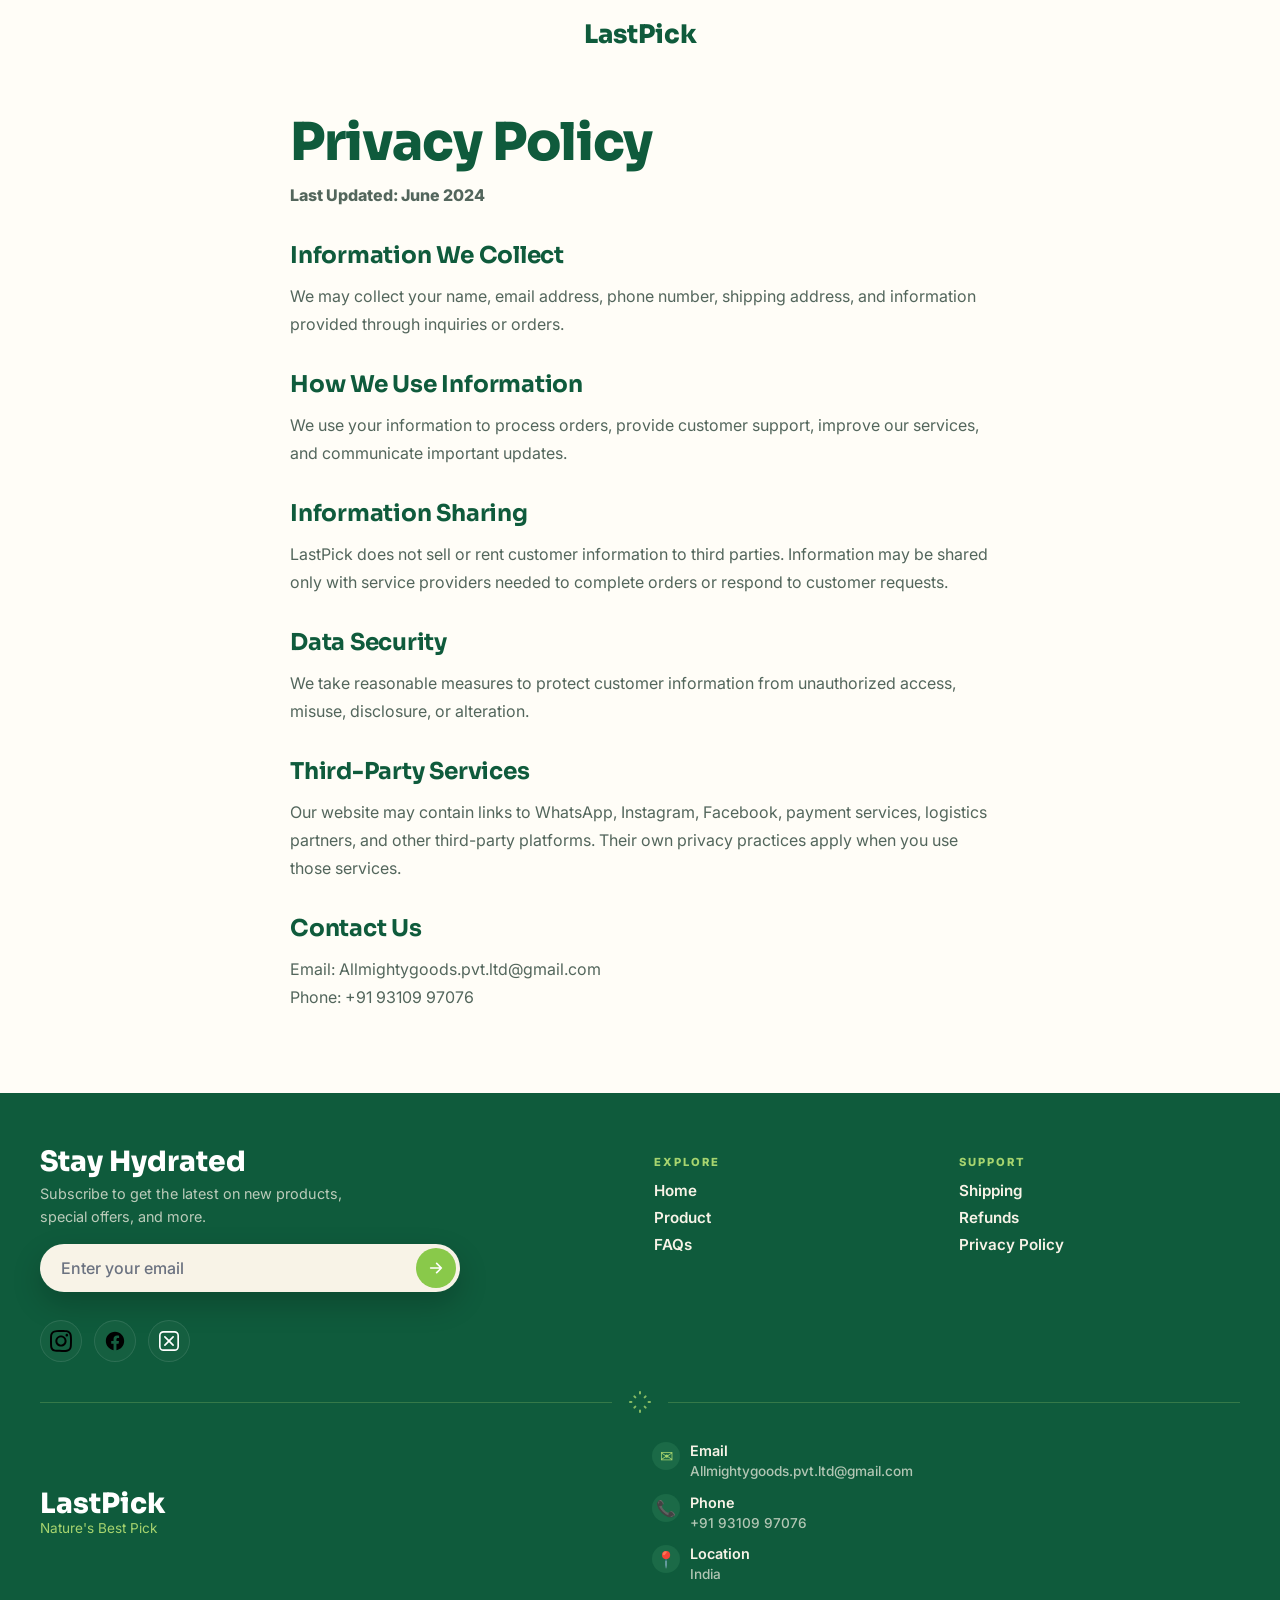
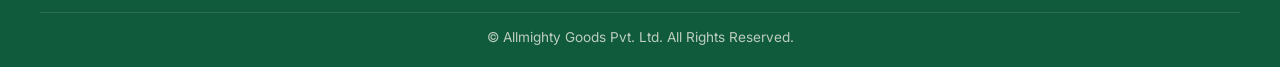
==== commit 976f83f3: "Add Google Analytics 4 to all pages" ====
--- a/privacy-policy.html
+++ b/privacy-policy.html
@@ -39,6 +39,25 @@
     ]
   }
   </script>
+
+  <!-- Google Analytics -->
+  <script async src="https://www.googletagmanager.com/gtag/js?id=G-FLSS8MFY6C"></script>
+  <script>
+    window.dataLayer = window.dataLayer || [];
+    function gtag(){dataLayer.push(arguments);}
+    gtag('js', new Date());
+  
+    gtag('config', 'G-FLSS8MFY6C');
+  </script>
+
+  <!-- Microsoft Clarity -->
+  <script type="text/javascript">
+    (function(c,l,a,r,i,t,y){
+        c[a]=c[a]||function(){(c[a].q=c[a].q||[]).push(arguments)};
+        t=l.createElement(r);t.async=1;t.src="https://www.clarity.ms/tag/"+i;
+        y=l.getElementsByTagName(r)[0];y.parentNode.insertBefore(t,y);
+    })(window, document, "clarity", "script", "YOUR_CLARITY_ID");
+  </script>
 </head>
 
 <body class="policy-shell">
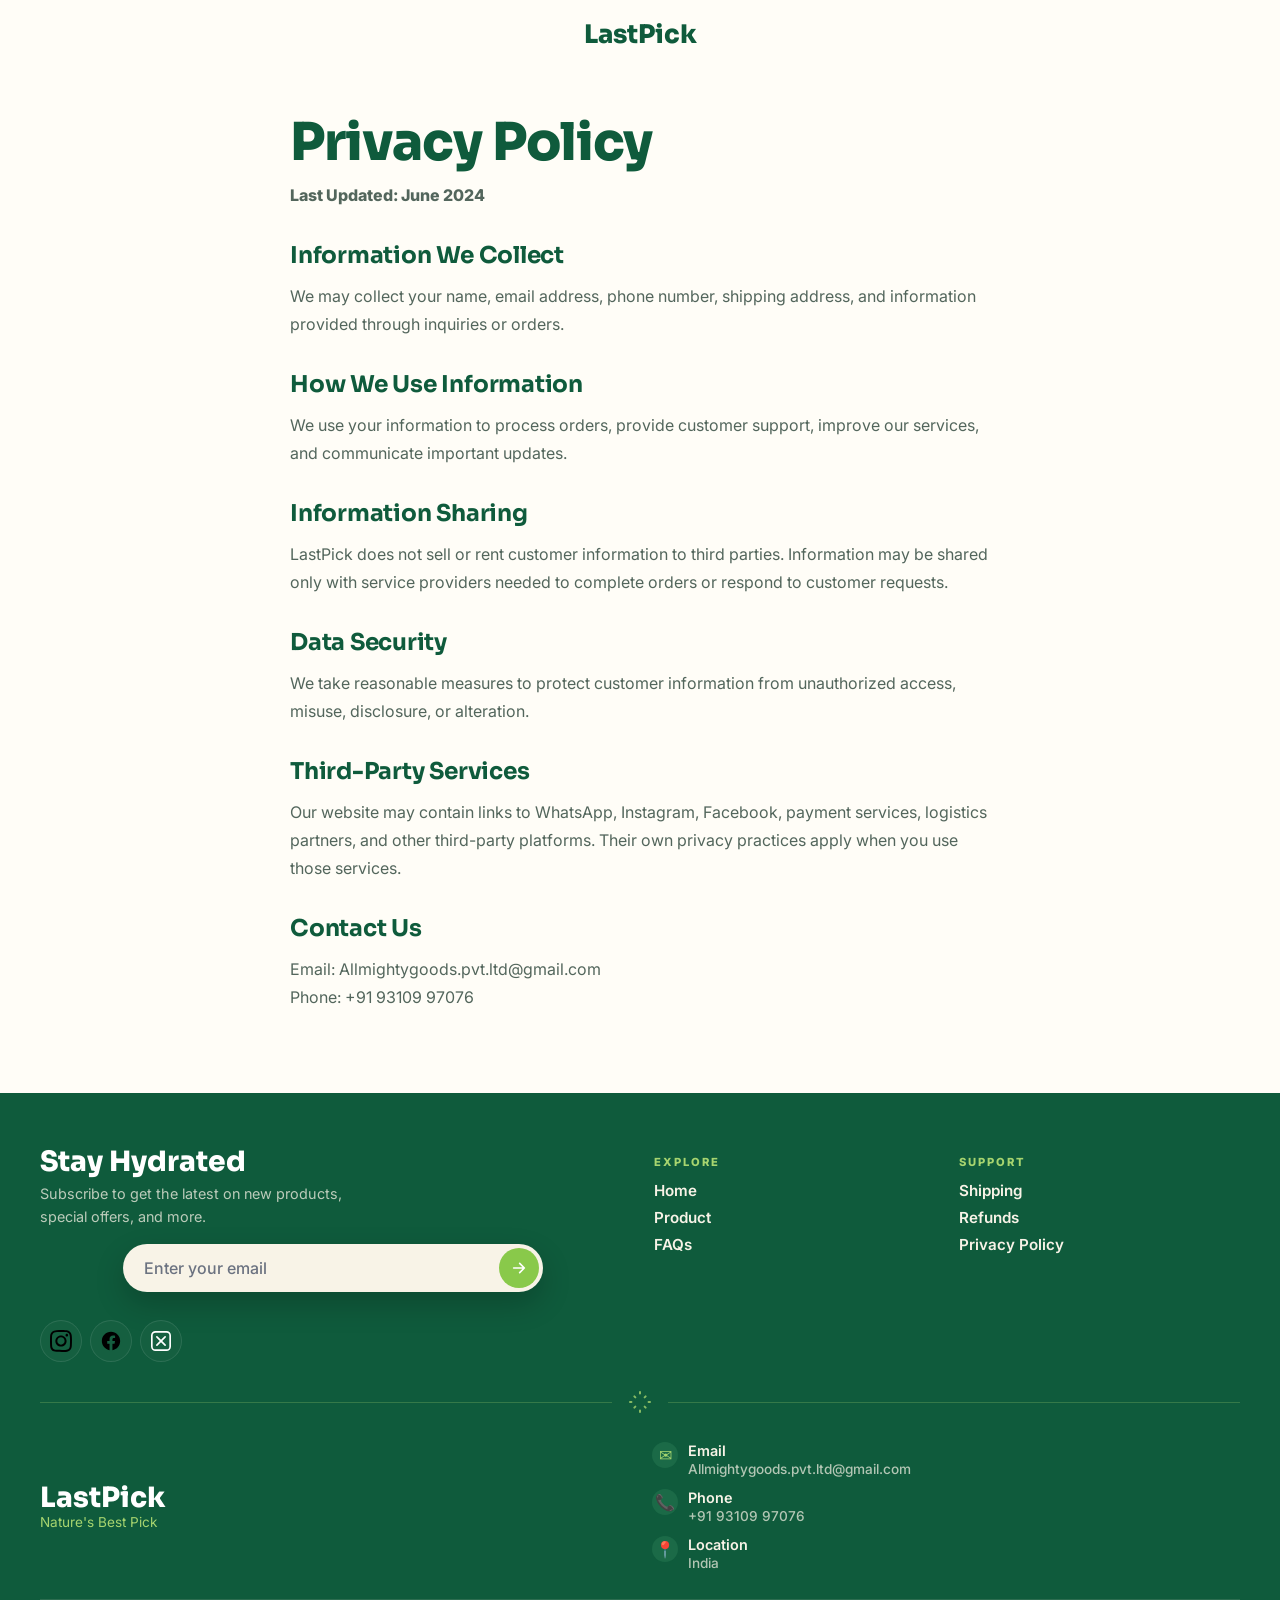
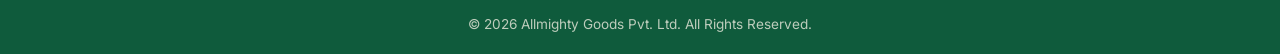
==== commit 51cb8cb5: "Fix NO_FCP Lighthouse rendering issue" ====
--- a/privacy-policy.html
+++ b/privacy-policy.html
@@ -10,7 +10,9 @@
   <title>Privacy Policy | LastPick</title>
   <link rel="preconnect" href="https://fonts.googleapis.com" />
   <link rel="preconnect" href="https://fonts.gstatic.com" crossorigin />
-  <link href="https://fonts.googleapis.com/css2?family=Inter:wght@400;500;600;700;800&family=Sora:wght@700;800&display=swap" rel="stylesheet" />
+  <link rel="preload" href="https://fonts.googleapis.com/css2?family=Inter:wght@400;500;600;700;800&family=Sora:wght@700;800&display=swap" as="style" />
+  <link href="https://fonts.googleapis.com/css2?family=Inter:wght@400;500;600;700;800&family=Sora:wght@700;800&display=swap" rel="stylesheet" media="print" onload="this.media='all'" />
+  <noscript><link href="https://fonts.googleapis.com/css2?family=Inter:wght@400;500;600;700;800&family=Sora:wght@700;800&display=swap" rel="stylesheet" /></noscript>
   <link rel="stylesheet" href="styles.css" />
   <link rel="stylesheet" href="typography.css" />
   <!-- Favicon and Manifest -->
@@ -50,14 +52,6 @@
     gtag('config', 'G-FLSS8MFY6C');
   </script>
 
-  <!-- Microsoft Clarity -->
-  <script type="text/javascript">
-    (function(c,l,a,r,i,t,y){
-        c[a]=c[a]||function(){(c[a].q=c[a].q||[]).push(arguments)};
-        t=l.createElement(r);t.async=1;t.src="https://www.clarity.ms/tag/"+i;
-        y=l.getElementsByTagName(r)[0];y.parentNode.insertBefore(t,y);
-    })(window, document, "clarity", "script", "YOUR_CLARITY_ID");
-  </script>
 </head>
 
 <body class="policy-shell">
--- a/styles.css
+++ b/styles.css
@@ -14,6 +14,7 @@
   /* Layout */
   --container: 1280px;
   --gutter: clamp(1rem, 4vw, 2.5rem); /* 16px -> 40px */
+  --header-height: 72px; /* Default header height for calculations */
   --section-y: clamp(3rem, 6vw, 5rem); /* 48px -> 80px */
 
   /* Spacing Scale */
@@ -221,17 +222,17 @@
 .hero-content {
   align-self: center;
   width: min(220px, calc(100% - (var(--gutter) * 2)));
-  margin-left: clamp(24px, 7vw, 122px);
+  margin-left: clamp(24px, 7vw, 122px);  
   padding-top: 58px;
   color: var(--warm-cream);
-  opacity: 0;
-  transform: translateY(var(--space-md));
+  opacity: 1;
+  transform: translate3d(0, 0, 0);
   transition: opacity 0.7s ease, transform 0.7s ease;
 }
 
 .hero-content.visible {
   opacity: 1;
-  transform: translateY(0);
+  transform: translate3d(0, 0, 0);
 }
 
 .eyebrow,
@@ -302,14 +303,19 @@
 }
 
 .button-tertiary {
-  border: 1px solid var(--line);
-  background: transparent;
+  min-height: 48px;
+  border: 1px solid rgba(15, 91, 60, 0.16);
+  background: rgba(255, 253, 247, 0.54);
   color: var(--dark-green);
+  padding: 13px 30px;
+  box-shadow: 0 10px 24px rgba(15, 91, 60, 0.08);
 }
 
 .button-tertiary:hover {
   background: var(--warm-cream);
-  border-color: var(--muted);
+  border-color: rgba(15, 91, 60, 0.28);
+  box-shadow: 0 16px 30px rgba(15, 91, 60, 0.14);
+  transform: translateY(-2px);
 }
 
 .product-highlight,
@@ -327,19 +333,31 @@
 }
 
 .product-grid {
-  display: grid;
-  grid-template-columns: minmax(0, 0.8fr) minmax(0, 1.2fr); /* Adjusted grid for better balance */
-  gap: var(--space-xxl); /* Reduced gap */
+  display: grid; /* This will be a single column grid by default */
+  gap: var(--space-lg);
   align-items: center;
+}
+
+/* Apply two-column layout only on larger screens */
+@media (min-width: 1024px) {
+  .product-grid {
+    grid-template-columns: minmax(0, 0.8fr) minmax(0, 1.2fr);
+    gap: var(--space-xxl);
+  }
+
+  .product-highlight .product-grid {
+    gap: clamp(28px, 4vw, 40px);
+  }
 }
 
 .image-frame {
   display: grid;
-  min-height: clamp(360px, 45vw, 560px);
+  /* Reduced height by ~15-20% */
+  min-height: clamp(300px, 38vw, 460px);
   place-items: center;
   overflow: hidden;
-  border: 1px solid var(--line);
-  border-radius: var(--radius-lg);
+  border: 1px solid var(--line); /* Unchanged */
+  border-radius: var(--radius-lg); /* Unchanged */
   background: linear-gradient(135deg, #fffdf7 0%, #f4ecd9 100%);
   box-shadow: var(--shadow-md);
 }
@@ -349,7 +367,7 @@
   height: 100%;
   aspect-ratio: 1 / 1;
   object-fit: contain;
-  padding: clamp(24px, 5vw, 60px); /* Increased padding for more breathing room */
+  padding: clamp(20px, 4vw, 50px); /* Reduced padding to allow for larger bottle */
   transition: opacity var(--transition-base), transform var(--transition-base);
 
   filter: drop-shadow(0 20px 25px rgba(0,0,0,0.18));
@@ -360,25 +378,47 @@
 }
 
 /* New style for the premium homepage bottle */
+.product-highlight .image-frame {
+  background:
+    radial-gradient(circle at 50% 34%, rgba(255, 255, 255, 0.98) 0%, rgba(255, 253, 247, 0.94) 38%, rgba(244, 236, 217, 0.86) 100%),
+    linear-gradient(135deg, #fffdf7 0%, #f4ecd9 100%);
+  box-shadow: 0 18px 36px rgba(15, 91, 60, 0.10);
+}
+
 .product-highlight .image-frame img[src$="featured-bottle.webp"] {
-  transform: scale(1.05); /* Reduced scale for more whitespace and premium feel */
-  filter: 
-    drop-shadow(0 2px 24px var(--leaf-green)) /* Subtle green glow */
-    drop-shadow(0 28px 35px rgba(15, 91, 60, 0.22)); /* Softer, more natural shadow */
+  transform: scale(1.32);
+  filter:
+    drop-shadow(0 18px 30px rgba(15, 91, 60, 0.16))
+    drop-shadow(0 3px 16px rgba(214, 178, 94, 0.10));
 }
 
 .product-copy {
   display: flex;
   flex-direction: column;
-  gap: var(--space-lg);
+  gap: var(--space-lg); /* 24px */
   justify-content: center;
+}
+
+.product-highlight .product-copy {
+  gap: 18px;
+}
+
+.product-eyebrow {
+  display: block;
+  margin-bottom: -8px;
+  color: var(--dark-green);
+  font-size: 0.74rem;
+  font-weight: 800;
+  letter-spacing: 0.22em;
+  line-height: 1;
+  text-transform: uppercase;
 }
 
 .product-tagline {
   color: var(--muted);
-  line-height: 1.6;
-  max-width: 55ch;
-  margin: calc(var(--space-sm) * -1) 0 0;
+  line-height: 1.55;
+  max-width: 34ch;
+  margin: -2px 0 0;
 }
 
 .product-heading-link,
@@ -391,6 +431,13 @@
   font-size: 0.76rem;
   font-weight: 800;
   letter-spacing: 0.24em;
+}
+
+/* Style for the moved featured product label */
+.product-grid > .section-label {
+  grid-column: 1 / -1; /* Span full width */
+  margin-bottom: 0; /* Adjusted to reduce gap */
+  justify-self: start;
 }
 
 .product-heading,
@@ -416,16 +463,42 @@
   gap: var(--space-lg);
 }
 
+.product-highlight .product-buy {
+  gap: 18px;
+}
+
 .price-wrapper {
   display: grid;
-  gap: 4px;
+  grid-template-columns: auto 1fr;
+  align-items: baseline;
+  gap: 4px var(--space-sm);
+  width: 100%;
 }
 
 .moq-badge, .moq-note {
   font-size: 0.8rem;
   font-weight: 600;
   color: var(--muted);
+  grid-column: 1 / -1;
   line-height: 1;
+}
+
+.product-highlight .moq-note {
+  margin: 0;
+  line-height: 1.25;
+}
+.pack-savings-note {
+  grid-column: 1 / -1;
+  margin: 4px 0 0;
+  font-size: 0.8rem;
+  font-weight: 600;
+  color: var(--muted);
+  line-height: 1.4;
+}
+.price-unit {
+  font-size: 1rem;
+  font-weight: 600;
+  color: var(--muted);
 }
 
 .price {
@@ -433,6 +506,24 @@
   font-size: clamp(1.75rem, 3vw, 2.18rem);
   font-weight: 800;
   line-height: 1;
+}
+
+.price-label {
+  grid-column: 1 / -1;
+  font-size: 0.7rem;
+  font-weight: 700;
+  letter-spacing: 0.1em;
+  text-transform: uppercase;
+  color: var(--muted);
+}
+
+.price-original {
+  align-self: end;
+  margin-bottom: 4px;
+  color: var(--muted);
+  font-size: 1.1rem;
+  font-weight: 600;
+  text-decoration-thickness: 1.5px;
 }
 
 .pack-selector {
@@ -482,15 +573,6 @@
   text-align: center;
 }
 
-.pack-card:hover,
-.pack-card.active {
-  border-color: rgba(15, 91, 60, 0.34);
-  background: #fbfff2;
-  box-shadow: var(--shadow-md);
-}
-.pack-card:hover {
-  transform: scale(1.03);
-}
 .pack-card.active {
   outline: 2px solid rgba(167, 212, 111, 0.72);
   outline-offset: 2px;
@@ -535,7 +617,7 @@
 /* ========================================================= */
 /* FAQ Accordion Section                                     */
 /* ========================================================= */
-.faq-accordion-section {
+.faq-accordion-section { /* Unchanged */
   padding: 80px var(--gutter);
   background: linear-gradient(180deg, #F8FCFF 0%, #F4F9F6 100%);
 }
@@ -574,7 +656,7 @@
 .accordion-group {
   display: flex;
   flex-direction: column;
-  gap: var(--space-md); /* 16px gap between items */
+  gap: 10px; /* Further reduced gap between cards */
   width: 100%;
 }
 
@@ -661,7 +743,7 @@
 
 .accordion-content {
   padding: var(--space-lg);
-  margin-left: 52px; /* 36px (number) + 16px (gap) */
+  margin-left: 52px; /* 36px (number) + 16px (gap) */ /* Unchanged */
   background: rgba(15,91,60,.03);
   border-left: 4px solid var(--leaf-green);
   border-radius: 14px;
@@ -676,7 +758,7 @@
 }
 
 .product-details-section {
-  padding: var(--section-y) var(--gutter);
+  padding: calc(var(--header-height) + var(--space-lg)) var(--gutter) var(--section-y);
 }
 
 .product-header {
@@ -718,6 +800,10 @@
   flex-wrap: wrap;
   align-items: center;
   gap: var(--space-lg);
+}
+
+.purchase-controls {
+  margin-top: var(--space-lg);
 }
 
 .quantity-selector {
@@ -789,6 +875,54 @@
   line-height: 1.6;
 }
 
+.price-subtitle {
+  grid-column: 1 / -1;
+  margin-top: -12px;
+  font-size: 0.9rem;
+  font-weight: 600;
+  color: var(--muted);
+}
+
+.price-note {
+  grid-column: 1 / -1;
+  margin: 0;
+  padding: 4px 10px;
+  border-radius: 999px;
+  background: rgba(167, 212, 111, 0.2);
+  color: var(--dark-green);
+  font-size: 0.75rem;
+  font-weight: 700;
+  text-align: center;
+}
+
+.moq-badge-premium {
+  display: none; /* Hidden by default */
+  align-items: center;
+  gap: 8px;
+  margin-top: 4px;
+  padding: 6px 12px;
+  border: 1px solid rgba(15, 91, 60, 0.1);
+  border-radius: 999px;
+  background-color: #EAF7E3;
+  color: var(--dark-green);
+  font-size: 13px;
+  font-weight: 700;
+  justify-self: start;
+}
+
+.moq-badge-premium.visible {
+  display: inline-flex;
+}
+
+.moq-badge-premium::before {
+  content: '';
+  display: block;
+  width: 16px;
+  height: 16px;
+  background-image: url("data:image/svg+xml,%3Csvg xmlns='http://www.w3.org/2000/svg' viewBox='0 0 24 24' fill='none' stroke='%230f5b3c' stroke-width='2' stroke-linecap='round' stroke-linejoin='round'%3E%3Cpath d='M21 10V8a2 2 0 0 0-1-1.73l-7-4a2 2 0 0 0-2 0l-7 4A2 2 0 0 0 3 8v2'%3E%3C/path%3E%3Cpath d='M3 14v4a2 2 0 0 0 2 2h14a2 2 0 0 0 2-2v-4'%3E%3C/path%3E%3Cpath d='M21 10l-7 4-7-4'%3E%3C/path%3E%3Cpath d='M12 22V14'%3E%3C/path%3E%3Cpath d='M7 12.5L12 15l5-2.5'%3E%3C/path%3E%3C/svg%3E");
+  background-size: contain;
+}
+
 #product-buy-wrapper {
   transition: opacity 300ms ease, transform 300ms ease;
 }
@@ -799,9 +933,268 @@
     transform: translateY(4px);
 }
 
+.product-details-section {
+  padding: calc(var(--header-height) + 32px) var(--gutter) clamp(44px, 5vw, 64px);
+}
+
+@media (min-width: 1024px) {
+  .product-details-section .product-grid {
+    gap: clamp(28px, 4vw, 40px);
+  }
+}
+
+.product-details-section .product-copy {
+  gap: 18px;
+}
+
+.product-details-section .product-header {
+  gap: 8px;
+  padding-top: clamp(8px, 1.3vw, 18px);
+}
+
+.product-details-section .section-label,
+.product-details-section .product-eyebrow {
+  line-height: 1;
+}
+
+.product-details-section .product-eyebrow {
+  margin: -2px 0 -4px;
+  font-size: 0.72rem;
+  letter-spacing: 0.2em;
+}
+
+.product-details-section .product-heading {
+  max-width: 11ch;
+  font-size: clamp(1.75rem, 3vw, 2.6rem);
+  line-height: 1.05;
+}
+
+.product-details-section .image-frame {
+  position: relative;
+  min-height: clamp(340px, 40vw, 500px);
+  background:
+    radial-gradient(circle at 50% 32%, rgba(255, 255, 255, 0.98) 0%, rgba(255, 253, 247, 0.95) 42%, rgba(244, 236, 217, 0.86) 100%),
+    linear-gradient(135deg, #fffdf7 0%, #f4ecd9 100%);
+  box-shadow: 0 18px 38px rgba(15, 91, 60, 0.10);
+}
+
+.product-details-section .image-frame img {
+  padding: clamp(14px, 3vw, 38px);
+  transform: scale(1.1);
+  filter:
+    drop-shadow(0 18px 28px rgba(15, 91, 60, 0.14))
+    drop-shadow(0 4px 16px rgba(214, 178, 94, 0.10));
+}
+
+.product-details-section .image-frame img[src$="bottle-200ml.webp"] {
+  transform: scale(1.22);
+}
+
+.product-page-badge {
+  position: absolute;
+  top: 16px;
+  left: 16px;
+  z-index: 2;
+  display: inline-flex;
+  align-items: center;
+  justify-content: center;
+  min-height: 30px;
+  border: 1px solid rgba(15, 91, 60, 0.12);
+  border-radius: 999px;
+  background: rgba(255, 253, 247, 0.9);
+  color: var(--dark-green);
+  padding: 6px 12px;
+  font-size: 0.72rem;
+  font-weight: 800;
+  letter-spacing: 0.08em;
+  line-height: 1;
+  text-transform: uppercase;
+  box-shadow: 0 10px 24px rgba(15, 91, 60, 0.12);
+  -webkit-backdrop-filter: blur(8px);
+  backdrop-filter: blur(8px);
+  transition: opacity 300ms ease, transform 300ms ease;
+}
+
+.product-details-section .pack-selector {
+  gap: 10px;
+}
+
+.product-details-section .pack-heading {
+  font-size: 0.74rem;
+  letter-spacing: 0.14em;
+}
+
+.product-details-section .pack-cards {
+  gap: 10px;
+}
+
+.product-details-section .pack-card {
+  min-height: 104px;
+  gap: 6px;
+  padding: 8px 6px;
+  border-radius: 14px;
+}
+
+.product-details-section .pack-card img {
+  width: 58px;
+  height: 58px;
+}
+
+.product-details-section .pack-label {
+  font-size: 0.74rem;
+}
+
+.product-details-section .purchase-controls {
+  align-items: flex-start;
+  gap: 14px 18px;
+  margin-top: 0;
+}
+
+.product-details-section .quantity-selector {
+  gap: 6px;
+  padding-top: 4px;
+}
+
+.product-details-section .quantity-label {
+  font-size: 0.72rem;
+  letter-spacing: 0.12em;
+}
+
+.product-details-section .quantity-input input {
+  width: 44px;
+}
+
+.product-details-section .quantity-btn {
+  width: 38px;
+  height: 38px;
+  font-size: 1.05rem;
+}
+
+.product-details-section #product-buy-wrapper {
+  display: grid;
+  flex: 1 1 220px;
+  max-width: 280px;
+  align-items: start;
+  justify-items: start;
+  gap: 6px;
+}
+
+.product-details-section .price {
+  align-self: start;
+  font-size: clamp(2rem, 4vw, 2.75rem);
+  line-height: 0.95;
+}
+
+.product-details-section .price-details {
+  display: grid;
+  gap: 0;
+}
+
+.product-details-section .price-subtitle {
+  margin: 0;
+  font-size: 0.9rem;
+  line-height: 1.35;
+}
+
+.product-details-section .price-note,
+.product-details-section .moq-badge-premium {
+  display: none;
+}
+
+.product-details-section .trust-badges {
+  display: flex;
+  flex-wrap: wrap;
+  gap: 6px;
+}
+
+.product-details-section .trust-badge {
+  color: var(--dark-green);
+  font-size: 0.82rem;
+  font-weight: 700;
+  line-height: 1.35;
+}
+
+.product-details-section #buy-now-btn {
+  min-height: 44px;
+  margin-top: 6px;
+  padding: 12px 24px;
+  opacity: 1;
+  pointer-events: auto;
+  transform: none;
+}
+
+.product-details-section .product-info-tabs {
+  margin-top: 8px;
+  gap: 14px;
+}
+
+.product-details-section .product-icons {
+  grid-template-columns: repeat(4, minmax(0, 1fr));
+  gap: 10px;
+}
+
+.product-details-section .feature-item {
+  min-height: 44px;
+  justify-content: center;
+  gap: 8px;
+  border: 1px solid rgba(15, 91, 60, 0.08);
+  border-radius: 999px;
+  background: rgba(255, 253, 247, 0.72);
+  padding: 8px 10px;
+  font-size: 0.78rem;
+  line-height: 1.2;
+  box-shadow: 0 8px 18px rgba(15, 91, 60, 0.06);
+}
+
+.product-details-section .feature-icon {
+  width: 22px;
+  height: 22px;
+  flex: 0 0 22px;
+  font-size: 0.72rem;
+}
+
+.product-details-section .info-item h4 {
+  margin-bottom: 6px;
+  font-size: 0.92rem;
+}
+
+.product-details-section .info-item p,
+.product-details-section .nutrition-list {
+  font-size: 0.9rem;
+  line-height: 1.45;
+}
+
+.product-details-section .nutrition-list {
+  display: grid;
+  max-width: 380px;
+}
+
+.product-details-section .nutrition-list li {
+  display: grid;
+  grid-template-columns: minmax(0, 1fr) auto;
+  gap: 18px;
+  border-bottom: 1px solid rgba(15, 91, 60, 0.08);
+  padding: 7px 0;
+}
+
+.product-details-section .nutrition-list li:first-child {
+  padding-top: 0;
+}
+
+.product-details-section .nutrition-list li:last-child {
+  border-bottom: 0;
+  padding-bottom: 0;
+}
+
+.product-details-section .nutrition-list span:last-child {
+  color: var(--dark-green);
+  font-weight: 700;
+  text-align: right;
+}
+
 .lifestyle-gallery {
   background: var(--cream);
-  padding-top: calc(var(--section-y) * 0.6); /* Reduced top padding by 40% */
+  padding-top: var(--space-xxl);
 }
 
 .gallery-heading {
@@ -936,12 +1329,14 @@
   position: relative;
   display: flex;
   max-width: 420px;
+  width: 90%; /* Constrain width on mobile */
+  margin-inline: auto; /* Center the form */
   box-shadow: 0 12px 30px rgba(0, 0, 0, 0.2);
   border-radius: 999px;
 }
 
 .subscribe-form input {
-  flex-grow: 1;
+  flex-grow: 1; /* Unchanged */
   height: 48px;
   border: 1px solid transparent;
   border-radius: 999px;
@@ -988,7 +1383,7 @@
 .mobile-footer-social {
   display: flex;
   justify-content: flex-start; 
-  gap: 12px;
+  gap: var(--space-sm);
 }
 
 .social-link-mobile {
@@ -1075,14 +1470,14 @@
 .brand-tagline-mobile { margin: 2px 0 0; color: var(--leaf-green); font-size: 0.85rem; }
 .brand-contact { display: flex; flex-direction: column; align-items: flex-start; gap: 12px; }
 .contact-row { display: flex; align-items: flex-start; gap: 10px; }
-.contact-icon-mobile { display: grid; width: 28px; height: 28px; place-items: center; border-radius: 999px; background: #1B6A47; color: var(--leaf-green); flex-shrink: 0; }
+.contact-icon-mobile { display: grid; width: 26px; height: 26px; place-items: center; border-radius: 999px; background: #1B6A47; color: var(--leaf-green); flex-shrink: 0; }
 .contact-details { display: grid; gap: 2px; }
 .contact-label { font-size: 0.9rem; font-weight: 600; color: var(--warm-cream); }
 .contact-value {
   font-size: 0.85rem;
   font-weight: 500;
   color: rgba(248, 243, 231, 0.7);
-  line-height: 1.5;
+  overflow-wrap: break-word; /* Ensure long text like emails wraps correctly */
   transition: color 0.3s ease, transform 0.3s ease;
 }
 .contact-value:hover {
@@ -1158,6 +1553,332 @@
 .policy-updated {
   color: var(--dark-green);
   font-weight: 800;
+}
+
+/* ========================================================= */
+/* Premium Motion Layer                                      */
+/* ========================================================= */
+
+[data-animate] {
+  opacity: 1;
+  transform: translate3d(0, 0, 0);
+  transition:
+    opacity 700ms cubic-bezier(0.2, 0.8, 0.2, 1),
+    transform 700ms cubic-bezier(0.2, 0.8, 0.2, 1);
+  will-change: auto;
+}
+
+.motion-ready [data-animate]:not(.hero-content):not(.visible) {
+  opacity: 0;
+  transform: translate3d(0, 18px, 0);
+  will-change: opacity, transform;
+}
+
+[data-animate].visible {
+  opacity: 1;
+  transform: translate3d(0, 0, 0);
+}
+
+.hero {
+  --hero-pointer-x: 0px;
+  --hero-pointer-y: 0px;
+  --hero-parallax-y: 0px;
+}
+
+.hero::after {
+  position: absolute;
+  inset: -20%;
+  z-index: -1;
+  content: "";
+  pointer-events: none;
+  opacity: 0;
+  transform: translate3d(-18%, 0, 0) rotate(8deg);
+  background: linear-gradient(100deg, transparent 38%, rgba(255, 255, 255, 0.18) 48%, transparent 58%);
+  transition: opacity 700ms ease;
+  will-change: opacity, transform;
+}
+
+.hero-bg {
+  opacity: 1;
+  transform: translate3d(
+      calc(var(--hero-pointer-x) * -1),
+      calc(var(--hero-parallax-y) + (var(--hero-pointer-y) * -1)),
+      0
+    )
+    scale(1.04);
+  transition:
+    opacity 900ms cubic-bezier(0.2, 0.8, 0.2, 1),
+    transform 900ms cubic-bezier(0.2, 0.8, 0.2, 1);
+  animation: heroBottleIntro 900ms cubic-bezier(0.2, 0.8, 0.2, 1) both;
+  will-change: opacity, transform;
+}
+
+.hero-content.visible .eyebrow {
+  animation: motionFadeUp 700ms cubic-bezier(0.2, 0.8, 0.2, 1) both;
+}
+
+.hero-word {
+  display: inline-block;
+  opacity: 1;
+  transform: translate3d(0, 0, 0);
+}
+
+.hero-content.visible .hero-word {
+  animation: motionFadeUp 780ms cubic-bezier(0.2, 0.8, 0.2, 1) both;
+  animation-delay: calc(110ms + (var(--stagger-index) * 110ms));
+}
+
+.hero-floating::after {
+  opacity: 1;
+  animation: heroHighlight 6.8s ease-in-out infinite;
+}
+
+.hero-floating .hero-bg {
+  opacity: 1;
+  animation: heroFloat 7.5s ease-in-out infinite;
+}
+
+.motion-ready .product-highlight .product-grid:not(.visible) > .section-label,
+.motion-ready .product-highlight .product-grid:not(.visible) .product-image,
+.motion-ready .product-highlight .product-grid:not(.visible) .product-eyebrow,
+.motion-ready .product-highlight .product-grid:not(.visible) .product-heading-link,
+.motion-ready .product-highlight .product-grid:not(.visible) .product-tagline,
+.motion-ready .product-highlight .product-grid:not(.visible) .price-wrapper,
+.motion-ready .product-highlight .product-grid:not(.visible) .button,
+.motion-ready .product-details-section .product-grid:not(.visible) .product-header > *,
+.motion-ready .product-details-section .product-grid:not(.visible) .pack-selector,
+.motion-ready .product-details-section .product-grid:not(.visible) .purchase-controls,
+.motion-ready .product-details-section .product-grid:not(.visible) .product-info-tabs > *,
+.motion-ready .product-details-section .product-grid:not(.visible) .price,
+.motion-ready .product-details-section .product-grid:not(.visible) .feature-item,
+.motion-ready .faq-accordion-inner:not(.visible) .accordion-item,
+.motion-ready .mobile-footer-wrapper:not(.visible) .mobile-footer-section,
+.motion-ready .mobile-footer-wrapper:not(.visible) .mobile-footer-row,
+.motion-ready .mobile-footer-wrapper:not(.visible) .mobile-footer-divider,
+.motion-ready .mobile-footer-wrapper:not(.visible) .mobile-footer-brand-section,
+.motion-ready .mobile-footer-wrapper:not(.visible) .mobile-footer-bottom,
+.motion-ready .mobile-footer-wrapper:not(.visible) .mobile-footer-social .social-link-mobile {
+  opacity: 0;
+  transform: translate3d(0, 14px, 0);
+  transition:
+    opacity 650ms cubic-bezier(0.2, 0.8, 0.2, 1),
+    transform 650ms cubic-bezier(0.2, 0.8, 0.2, 1);
+  transition-delay: calc(var(--stagger-index, 0) * 70ms);
+  will-change: opacity, transform;
+}
+
+.motion-ready .product-highlight .product-grid:not(.visible) .product-image {
+  transform: translate3d(-18px, 0, 0);
+}
+
+.motion-ready .product-highlight .product-grid:not(.visible) .price-wrapper,
+.motion-ready .product-details-section .product-grid:not(.visible) .price {
+  transform: translate3d(0, 10px, 0) scale(0.96);
+  transform-origin: left center;
+}
+
+.product-highlight .product-grid.visible > .section-label,
+.product-highlight .product-grid.visible .product-image,
+.product-highlight .product-grid.visible .product-eyebrow,
+.product-highlight .product-grid.visible .product-heading-link,
+.product-highlight .product-grid.visible .product-tagline,
+.product-highlight .product-grid.visible .price-wrapper,
+.product-highlight .product-grid.visible .button,
+.product-details-section .product-grid.visible .product-header > *,
+.product-details-section .product-grid.visible .pack-selector,
+.product-details-section .product-grid.visible .purchase-controls,
+.product-details-section .product-grid.visible .product-info-tabs > *,
+.product-details-section .product-grid.visible .feature-item,
+.product-details-section .product-grid.visible .price,
+.faq-accordion-inner.visible .accordion-item,
+.mobile-footer-wrapper.visible .mobile-footer-section,
+.mobile-footer-wrapper.visible .mobile-footer-row,
+.mobile-footer-wrapper.visible .mobile-footer-divider,
+.mobile-footer-wrapper.visible .mobile-footer-brand-section,
+.mobile-footer-wrapper.visible .mobile-footer-bottom,
+.mobile-footer-wrapper.visible .mobile-footer-social .social-link-mobile {
+  opacity: 1;
+  transform: translate3d(0, 0, 0) scale(1);
+}
+
+.button {
+  position: relative;
+  overflow: hidden;
+  isolation: isolate;
+}
+
+.button:hover {
+  transform: translate3d(0, -2px, 0);
+}
+
+.feature-item:hover,
+.pack-card:hover,
+.social-link-mobile:hover {
+  transform: translate3d(0, -4px, 0);
+}
+
+.feature-item,
+.pack-card,
+.social-link-mobile {
+  will-change: transform;
+}
+
+.feature-item {
+  position: relative;
+}
+
+.feature-item::after {
+  position: absolute;
+  inset: 0;
+  content: "";
+  border-radius: inherit;
+  box-shadow: 0 14px 26px rgba(15, 91, 60, 0.12);
+  opacity: 0;
+  pointer-events: none;
+  transition: opacity var(--transition-base);
+}
+
+.feature-item:hover::after {
+  opacity: 1;
+}
+
+.gallery-card {
+  transition:
+    opacity 700ms cubic-bezier(0.2, 0.8, 0.2, 1),
+    transform 700ms cubic-bezier(0.2, 0.8, 0.2, 1);
+}
+
+.gallery-caption {
+  opacity: 0;
+  transform: translate3d(0, 10px, 0);
+  transition:
+    opacity 520ms cubic-bezier(0.2, 0.8, 0.2, 1),
+    transform 520ms cubic-bezier(0.2, 0.8, 0.2, 1);
+  transition-delay: 160ms;
+}
+
+.gallery-card.visible .gallery-caption,
+.gallery-card:hover .gallery-caption {
+  opacity: 1;
+  transform: translate3d(0, 0, 0);
+}
+
+.accordion-content {
+  opacity: 0;
+  transform: translate3d(0, -8px, 0);
+  transition:
+    opacity 260ms cubic-bezier(0.2, 0.8, 0.2, 1),
+    transform 260ms cubic-bezier(0.2, 0.8, 0.2, 1);
+}
+
+.accordion-item.open .accordion-content {
+  opacity: 1;
+  transform: translate3d(0, 0, 0);
+}
+
+.subscribe-form input {
+  transition:
+    opacity var(--transition-base),
+    transform var(--transition-base);
+}
+
+.subscribe-form input:focus {
+  transform: translate3d(0, -1px, 0);
+}
+
+.subscribe-form button {
+  overflow: hidden;
+  isolation: isolate;
+}
+
+.tap-ripple {
+  position: absolute;
+  z-index: 0;
+  border-radius: 999px;
+  background: rgba(255, 255, 255, 0.38);
+  opacity: 0;
+  pointer-events: none;
+  transform: scale(0);
+  animation: rippleOut 620ms cubic-bezier(0.2, 0.8, 0.2, 1);
+}
+
+@keyframes motionFadeUp {
+  from {
+    opacity: 0;
+    transform: translate3d(0, 0.45em, 0);
+  }
+  to {
+    opacity: 1;
+    transform: translate3d(0, 0, 0);
+  }
+}
+
+@keyframes heroBottleIntro {
+  from {
+    opacity: 1;
+    transform: translate3d(
+        calc(var(--hero-pointer-x) * -1),
+        calc(var(--hero-parallax-y) + (var(--hero-pointer-y) * -1) + 18px),
+        0
+      )
+      scale(1.04);
+  }
+  to {
+    opacity: 1;
+    transform: translate3d(
+        calc(var(--hero-pointer-x) * -1),
+        calc(var(--hero-parallax-y) + (var(--hero-pointer-y) * -1)),
+        0
+      )
+      scale(1.04);
+  }
+}
+
+@keyframes heroFloat {
+  0%,
+  100% {
+    transform: translate3d(
+        calc(var(--hero-pointer-x) * -1),
+        calc(var(--hero-parallax-y) + (var(--hero-pointer-y) * -1) - 4px),
+        0
+      )
+      scale(1.04);
+  }
+  50% {
+    transform: translate3d(
+        calc(var(--hero-pointer-x) * -1),
+        calc(var(--hero-parallax-y) + (var(--hero-pointer-y) * -1) + 4px),
+        0
+      )
+      scale(1.04);
+  }
+}
+
+@keyframes heroHighlight {
+  0%,
+  18% {
+    transform: translate3d(-22%, 0, 0) rotate(8deg);
+    opacity: 0;
+  }
+  42% {
+    opacity: 0.62;
+  }
+  62%,
+  100% {
+    transform: translate3d(22%, 0, 0) rotate(8deg);
+    opacity: 0;
+  }
+}
+
+@keyframes rippleOut {
+  0% {
+    opacity: 0.42;
+    transform: scale(0);
+  }
+  100% {
+    opacity: 0;
+    transform: scale(2.35);
+  }
 }
 
 @media (max-width: 1024px) {
@@ -1291,6 +2012,7 @@
 
 @media (max-width: 680px) {
   .site-header {
+    --header-height: 68px;
     justify-content: center;
     padding: 16px 18px;
   }
@@ -1355,7 +2077,7 @@
     align-self: start;
     width: min(180px, calc(100% - 110px)); /* Reduced width to constrain text */
     margin: 0 auto 0 20px;
-    padding-top: 88px;
+    padding-top: calc(var(--header-height) + 20px); /* Dynamic padding */
     text-align: left;
   }
 
@@ -1368,8 +2090,8 @@
 
   .hero h1 {
     max-width: 8ch;
-    margin: 0 0 24px;
-    font-size: clamp(1.6rem, 7.2vw, 2.1rem); /* Reduced font size by ~5% */
+    margin: 0;
+    font-size: clamp(2.5rem, 10vw, 3rem); /* Approx 40px on mobile */
     line-height: 1.02;
   }
 
@@ -1385,12 +2107,13 @@
   .button {
     padding: 12px 22px;
   }
-
+  
   .product-highlight,
-  .why-section,
+  .faq-accordion-section,
   .lifestyle-gallery {
-    padding-top: 28px;
-    padding-bottom: 28px;
+    /* Standardized mobile section spacing */
+    padding-top: 48px;
+    padding-bottom: 48px;
   }
 
   .product-grid {
@@ -1398,16 +2121,22 @@
   }
 
   .image-frame {
-    min-height: 240px;
+    min-height: 260px; /* Slightly increased for better balance */
     border-radius: 20px;
   }
 
   .image-frame img {
-    max-height: 240px;
+    padding: 20px;
+  }
+
+  /* Increase featured bottle size on mobile */
+  .product-highlight .image-frame img[src$="featured-bottle.webp"] {
+    transform: scale(1.26);
   }
 
   .product-copy {
-    gap: var(--space-lg);
+    /* Reduced gap between product text elements */
+    gap: 20px;
   }
 
   .product-heading {
@@ -1422,6 +2151,11 @@
     align-items: stretch;
     gap: var(--space-md);
   }
+  
+  .product-buy .price-wrapper {
+    display: flex;
+    flex-direction: column;
+  }
 
   .product-buy .button {
     width: 100%;
@@ -1431,14 +2165,18 @@
     align-self: center;
   }
 
+  .price-wrapper {
+    gap: 0 6px;
+  }
+
   .pack-cards {
     gap: var(--space-sm);
   }
 
   .pack-card {
-    height: 112px;
+    height: 100px;
     min-height: 0;
-    padding: 10px 6px;
+    padding: 8px 6px;
   }
 
   .pack-card img {
@@ -1454,7 +2192,7 @@
 
   .feature-item,
   .feature-card {
-    min-height: 60px;
+    min-height: 56px;
     border-radius: 14px;
     padding: 10px;
     font-size: 0.88rem;
@@ -1481,6 +2219,66 @@
     flex: 0 0 36px;
   }
 
+  .product-details-section {
+    padding-top: calc(var(--header-height) + 24px);
+    padding-bottom: 44px;
+  }
+
+  .product-details-section .product-copy {
+    gap: 16px;
+  }
+
+  .product-details-section .product-heading {
+    font-size: clamp(1.65rem, 7vw, 2.05rem);
+  }
+
+  .product-details-section .image-frame {
+    min-height: clamp(280px, 78vw, 340px);
+  }
+
+  .product-details-section .pack-cards {
+    gap: 8px;
+  }
+
+  .product-details-section .pack-card {
+    min-height: 92px;
+    padding: 7px 5px;
+  }
+
+  .product-details-section .pack-card img {
+    width: 50px;
+    height: 50px;
+  }
+
+  .product-details-section .purchase-controls {
+    gap: 12px;
+  }
+
+  .product-details-section #product-buy-wrapper {
+    max-width: 100%;
+  }
+
+  .product-details-section #buy-now-btn {
+    width: auto;
+  }
+
+  .product-details-section .product-icons {
+    grid-template-columns: repeat(2, minmax(0, 1fr));
+    gap: 8px;
+  }
+
+  .product-details-section .feature-item {
+    min-height: 42px;
+    padding: 8px;
+    font-size: 0.76rem;
+  }
+
+  .product-details-section .feature-icon {
+    width: 20px;
+    height: 20px;
+    flex-basis: 20px;
+  }
+
   .gallery-heading {
     align-items: start;
     flex-direction: column;
@@ -1512,21 +2310,17 @@
     line-height: 1.28;
   }
 
-  .faq-accordion-section {
-    padding: var(--section-y) var(--gutter);
-  }
-
   .faq-accordion-header h2 {
     font-size: 34px;
   }
 
   .accordion-trigger {
     min-height: 60px;
-    padding: 12px 0;
+    padding: 12px 0; /* Unchanged */
   }
 
   .accordion-title {
-    font-size: 18px;
+    font-size: 1rem; /* Standardized font size */
     gap: var(--space-md);
   }
 
@@ -1534,7 +2328,7 @@
     font-size: 14px;
   }
   .accordion-content p {
-    font-size: 16px;
+    font-size: 0.95rem;
   }
 
 }
@@ -1552,71 +2346,167 @@
 }
 
 @media (max-width: 767px) {
+  .site-footer {
+    padding: 28px var(--gutter) 18px;
+  }
+
+  .mobile-footer-wrapper {
+    max-width: 100%;
+    gap: 18px;
+  }
+
+  .mobile-footer-section,
+  .mobile-footer-row,
+  .mobile-footer-brand-section,
+  .mobile-footer-bottom {
+    min-width: 0;
+  }
+
+  .mobile-footer-heading {
+    font-size: clamp(1.45rem, 6.5vw, 1.65rem);
+  }
+
+  .mobile-footer-subheading {
+    max-width: 100%;
+    margin-bottom: 12px;
+    line-height: 1.5;
+    overflow-wrap: anywhere;
+  }
+
   .faq-accordion-section {
-    padding: 60px var(--gutter);
-  }
-
-  .faq-accordion-header h2 {
     font-size: 36px;
-  }
+    margin-bottom: 14px;  } /* Reduced gap below heading */
 
   .accordion-trigger {
-    min-height: 68px;
+    min-height: 58px; /* Reduced card height by ~10% */
+    padding: 8px var(--space-md); /* Reduced vertical padding */
   }
 
   .accordion-icon {
-    width: 22px;
-    height: 22px;
+    /* Reduced accordion arrow size on mobile */
+    width: 10px;
+    height: 10px;
   }
 
   .accordion-content p {
-    font-size: 15px;
+    font-size: 1rem;
     line-height: 1.75;
   }
 
+  .subscribe-form {
+    width: 100%;
+    max-width: 360px;
+    margin-inline: 0;
+  }
+
   .subscribe-form input {
-    height: 44px; /* Made slightly shorter */
-    padding: 0 48px 0 18px; /* Adjusted padding for new size */
-  }
+    width: 100%;
+    height: 48px;
+    padding: 0 54px 0 16px;
+    font-size: 0.95rem;
+  }
+
   .subscribe-form button {
-    width: 36px; /* Made slightly smaller */
-    height: 36px; /* Made slightly smaller */
-  }
+    top: 2px;
+    right: 2px;
+    bottom: 2px;
+    width: 44px;
+    height: 44px;
+    min-width: 44px;
+    min-height: 44px;
+  }
+  .subscribe-form button svg {
+    width: 18px;
+  }
+
   .mobile-footer-social {
-    gap: var(--space-sm); /* Further tightened spacing */
+    align-items: center;
+    gap: 10px;
+    margin-top: 0;
+    margin-bottom: 0;
   }
   .social-link-mobile {
-    width: 38px; /* Reduced icon size */
-    height: 38px; /* Reduced icon size */
+    width: 44px;
+    height: 44px;
+    min-width: 44px;
+    min-height: 44px;
   }
   .social-link-mobile img {
     width: 20px;
     height: 20px;
   }
   .mobile-footer-divider {
-    margin: -4px 0; /* Reduced divider spacing */
+    gap: 12px;
+    margin: 0;
   }
   .divider-icon svg {
     width: 18px; /* Refined: Smaller icon */
     height: 18px; /* Refined: Smaller icon */
   }
+  .mobile-footer-links-grid {
+    min-width: 0;
+    gap: 16px;
+  }
   .mobile-links-col {
-    gap: var(--space-xs); /* Further tightened link spacing */
+    min-width: 0;
+    gap: 6px;
   }
   .mobile-links-heading {
-    margin-bottom: 6px; /* Refined: Adjusted spacing */
-    font-size: 0.65rem; /* Refined: Reduced size */
+    margin-bottom: 4px;
+    font-size: 0.65rem;
+  }
+  .mobile-links-col a {
+    max-width: 100%;
+    line-height: 1.35;
+    overflow-wrap: anywhere;
   }
   .mobile-footer-brand-section {
-    gap: 10px; /* Made more compact */
+    grid-template-columns: minmax(0, 0.9fr) minmax(0, 1.35fr);
+    gap: 16px;
+    align-items: start;
+  }
+  .brand-logo-mobile,
+  .brand-tagline-mobile {
+    overflow-wrap: anywhere;
+  }
+  .brand-contact {
+    width: 100%;
+    gap: 10px;
+  }
+  .contact-row {
+    width: 100%;
+    min-width: 0;
+  }
+  .contact-details {
+    min-width: 0;
+    max-width: 100%;
+  }
+  .contact-value {
+    display: inline-block;
+    max-width: 100%;
+    line-height: 1.35;
+    overflow-wrap: anywhere;
+  }
+  .mobile-footer-bottom {
+    margin-top: 0;
+    padding-top: 14px;
+  }
+  .mobile-footer-bottom p {
+    line-height: 1.5;
+    overflow-wrap: anywhere;
   }
   .policy-shell .site-header {
     padding: 20px var(--gutter) 10px;
   }
 }
 
-@media (max-width: 680px) {
-  /* Mobile-specific overrides for screens smaller than 681px can go here */
+@media (max-width: 680px) { /* Mobile-specific overrides */
+  .gallery-heading {
+    margin-bottom: 20px;
+  }
+  .mobile-footer-wrapper {
+    gap: 18px;
+  }
 }
 
 @media (max-width: 430px) {
@@ -1630,8 +2520,8 @@
 
   .hero-content {
     width: min(165px, calc(100% - 100px)); /* Further reduced width */
-    margin-left: 16px;
-    padding-top: 105px;
+    margin-left: 16px;    
+    padding-top: calc(var(--header-height) + 30px);
   }
 
   .eyebrow {
@@ -1659,7 +2549,141 @@
     animation-duration: 0.01ms !important;
     animation-iteration-count: 1 !important;
   }
+
+  body,
+  [data-animate],
+  [data-animate].visible,
+  .hero-word,
+  .hero-content,
+  .product-highlight .product-grid > .section-label,
+  .product-highlight .product-image,
+  .product-highlight .product-eyebrow,
+  .product-highlight .product-heading-link,
+  .product-highlight .product-tagline,
+  .product-highlight .price-wrapper,
+  .product-highlight .button,
+  .product-details-section .product-header > *,
+  .product-details-section .pack-selector,
+  .product-details-section .purchase-controls,
+  .product-details-section .product-info-tabs > *,
+  .product-details-section .price,
+  .product-icons .feature-item,
+  .accordion-item,
+  .accordion-content,
+  .gallery-caption,
+  .mobile-footer-section,
+  .mobile-footer-row,
+  .mobile-footer-divider,
+  .mobile-footer-brand-section,
+  .mobile-footer-bottom,
+  .mobile-footer-social .social-link-mobile {
+    opacity: 1 !important;
+    transform: none !important;
+    animation: none !important;
+    transition: none !important;
+    will-change: auto !important;
+  }
+
+  .hero-bg {
+    opacity: 1 !important;
+    transform: scale(1.01) !important;
+    animation: none !important;
+  }
+
+  .hero::after,
+  .tap-ripple {
+    display: none !important;
+  }
 }
 .faq-accordion-section{
   scroll-margin-top: 80px;
 }
+
+/* ========================================================= */
+/* iPhone SE / 320px Specific Optimizations                  */
+/* ========================================================= */
+@media (max-width: 320px) {
+  /* --- Global Spacing --- */
+  .product-highlight,
+  .faq-accordion-section,
+  .lifestyle-gallery {
+    padding-top: 40px;
+    padding-bottom: 40px;
+  }
+
+  /* --- Hero Section --- */
+  .hero-content {
+    padding-top: 95px;
+  }
+  .hero h1 {
+    font-size: 1.45rem; /* ~5% reduction */
+  }
+
+  /* --- Featured Product --- */
+  .product-highlight .image-frame img[src$="featured-bottle.webp"] {
+    transform: scale(1.16);
+  }
+  .product-grid {
+    gap: var(--space-md);
+  }
+  .product-copy {
+    gap: var(--space-md);
+  }
+
+  /* --- FAQ Section --- */
+  .accordion-group {
+    gap: 8px;
+  }
+  .accordion-trigger {
+    min-height: 54px; /* ~8% reduction */
+    padding-top: 6px;
+    padding-bottom: 6px;
+  }
+  .faq-accordion-header h2 {
+    margin-bottom: 12px;
+  }
+
+  /* --- Lifestyle Section --- */
+  .gallery-heading {
+    margin-bottom: 16px;
+  }
+
+  /* --- Footer & Newsletter --- */
+  .mobile-footer-wrapper {
+    gap: 16px;
+  }
+  .site-footer {
+    padding-top: 24px;
+    padding-bottom: 16px;
+  }
+  .subscribe-form input {
+    padding-left: 14px;
+    padding-right: 52px;
+  }
+  .subscribe-form button {
+    width: 44px;
+    height: 44px;
+  }
+  .mobile-footer-brand-section {
+    grid-template-columns: minmax(0, 0.8fr) minmax(0, 1.55fr);
+    gap: 12px;
+  }
+  .brand-logo-mobile {
+    font-size: 1.45rem;
+  }
+  .brand-tagline-mobile {
+    font-size: 0.8rem;
+  }
+  .brand-contact {
+    gap: 8px;
+  }
+  .contact-row {
+    gap: 8px;
+  }
+  .contact-value {
+    font-size: 0.8rem;
+  }
+  .mobile-footer-links-grid {
+    gap: 12px;
+  }
+}
